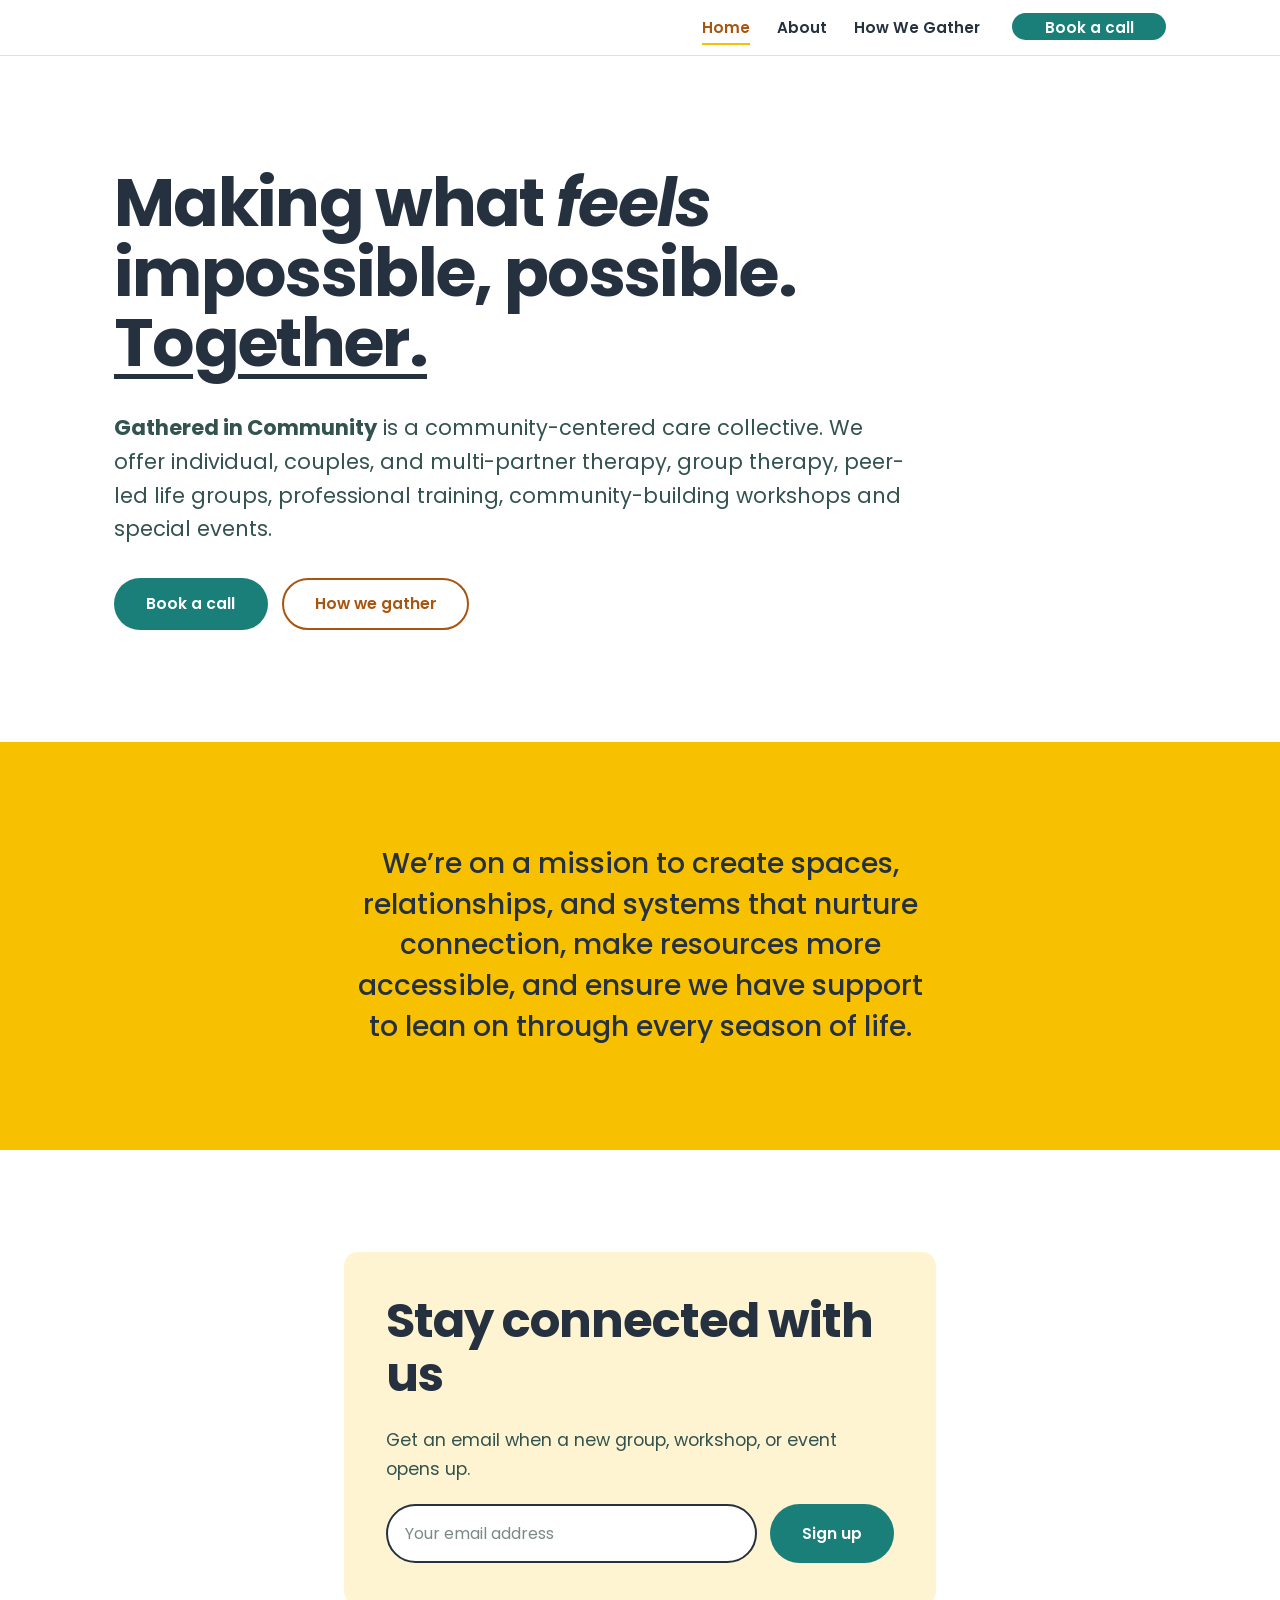
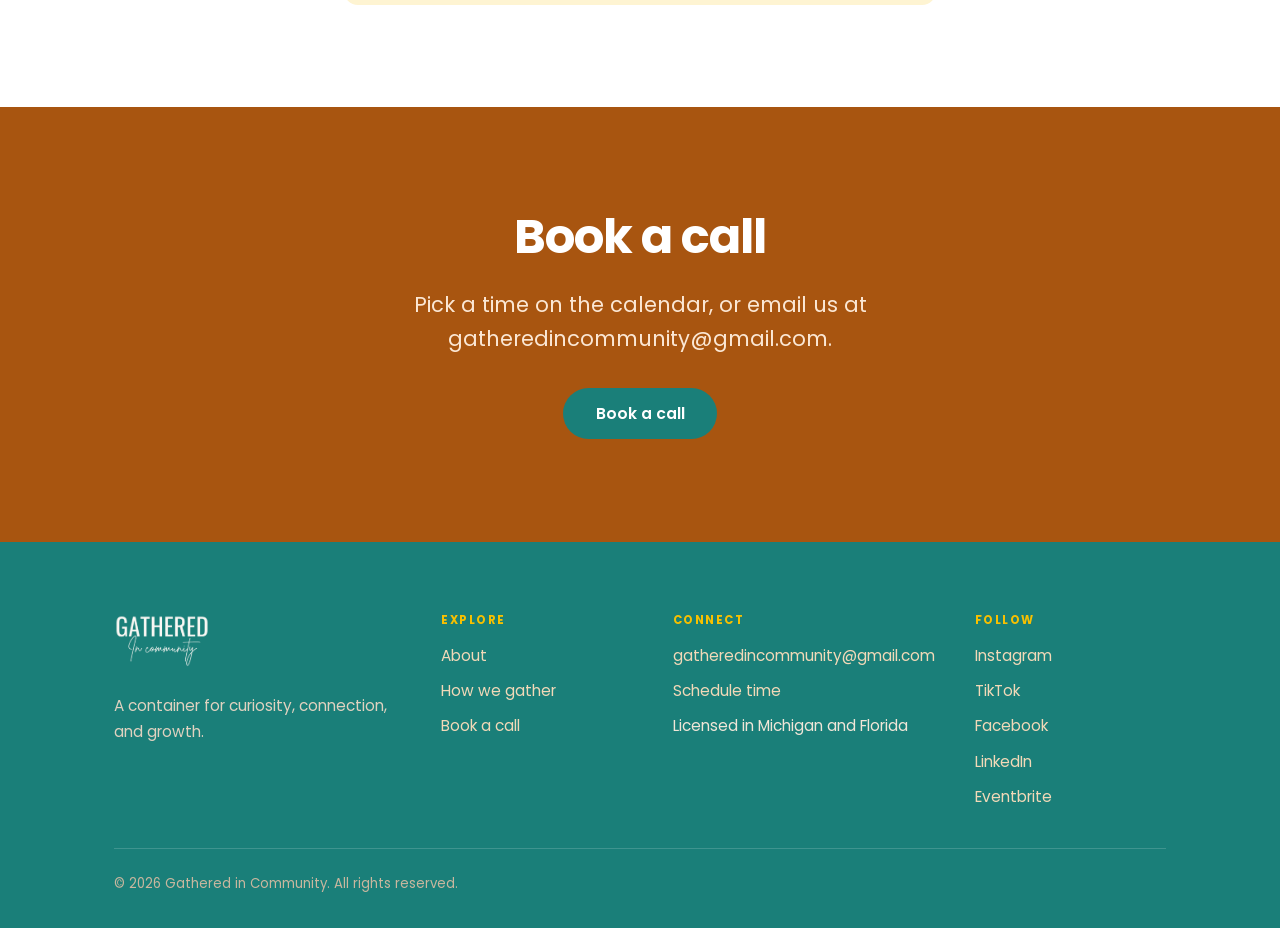
==== index.html @ 411b046c "Add files via upload" ====
<!DOCTYPE html>
<html lang="en">
<head>
  <meta charset="UTF-8" />
  <meta name="viewport" content="width=device-width, initial-scale=1.0" />
  <title>Gathered in Community | Relational therapy, groups, and community</title>
  <meta name="description" content="Gathered in Community is a community-centered care collective, offering individual, couples, multi-partner, and group therapy, peer-led life groups, professional training, and community-building workshops." />
  <link rel="canonical" href="https://www.gatheredincommunity.com/" />
  <link rel="icon" href="assets/favicon.png" type="image/png" />
  <link rel="preconnect" href="https://fonts.googleapis.com" />
  <link rel="preconnect" href="https://fonts.gstatic.com" crossorigin />
  <link href="https://fonts.googleapis.com/css2?family=Poppins:ital,wght@0,400;0,500;0,600;0,700;1,400&family=Sacramento&display=swap" rel="stylesheet" />
  <link rel="stylesheet" href="styles.css" />
</head>
<body>

  <header class="nav">
    <div class="container nav__inner">
      <button class="nav__toggle" aria-label="Open menu" aria-expanded="false" aria-controls="nav-links">
        <span></span><span></span><span></span>
      </button>
      <nav aria-label="Primary">
        <ul class="nav__links" id="nav-links">
          <li><a href="index.html" class="is-active">Home</a></li>
          <li><a href="about.html">About</a></li>
          <li><a href="offerings.html">How We Gather</a></li>
          <li class="nav__cta"><a class="btn btn--primary" href="book.html">Book a call</a></li>
        </ul>
      </nav>
    </div>
  </header>

  <main>
    <!-- HERO -->
    <section class="hero">
      <div class="container hero__grid">
        <div class="hero__content">
        <h1 class="display">Making what <em>feels</em> impossible, possible. <span class="underline">Together.</span></h1>
        <p class="lead hero__lead"><strong>Gathered in Community</strong> is a community-centered care collective. We offer individual, couples, and multi-partner therapy, group therapy, peer-led life groups, professional training, community-building workshops and special events.</p>
        <div class="btn-row">
          <a class="btn btn--primary" href="book.html">Book a call</a>
          <a class="btn btn--outline" href="offerings.html">How we gather</a>
        </div>
        </div>
      </div>
    </section>

    <!-- WHY -->
    <section class="section section--yellow-solid">
      <div class="container narrow center">

        <p class="mission">We&rsquo;re on a mission to create spaces, relationships, and systems that nurture connection, make resources more accessible, and ensure we have support to lean on through every season of life.</p>
      </div>
    </section>

    <!-- STAY CONNECTED -->
    <section class="section">
      <div class="container narrow">
        <div class="signup">
          <h2>Stay connected with us</h2>
          <p class="text-muted" style="margin-top:.6rem;">Get an email when a new group, workshop, or event opens up.</p>
          <!-- SETUP: point this form at your email provider (Mailchimp, Flodesk, ConvertKit).
               Replace the action URL with the one your provider gives you. -->
          <form class="signup__form" action="REPLACE_WITH_YOUR_EMAIL_SIGNUP_URL" method="post">
            <input type="email" name="email" aria-label="Your email address" placeholder="Your email address" required />
            <button class="btn btn--primary" type="submit">Sign up</button>
          </form>
        </div>
      </div>
    </section>

    <!-- CTA -->

    <section class="section section--orange-solid center">
      <div class="container narrow">
        <h2>Book a call</h2>
        <p class="lead" style="margin:1rem auto 2rem;max-width:52ch;">Pick a time on the calendar, or email us at gatheredincommunity@gmail.com.</p>
        <a class="btn btn--primary" href="book.html">Book a call</a>
      </div>
    </section>
  </main>

  <footer class="footer">
    <div class="container">
      <div class="footer__grid">
        <div class="footer__brand">
          <a class="brand" href="index.html" aria-label="Gathered in Community, home">
            <img class="brand__logo" src="assets/wordmark-light.png" alt="Gathered in Community" />
          </a>
          <p>A container for curiosity, connection, and growth.</p>
        </div>
        <div>
          <h4>Explore</h4>
          <ul>
            <li><a href="about.html">About</a></li>
            <li><a href="offerings.html">How we gather</a></li>
            <li><a href="book.html">Book a call</a></li>
          </ul>
        </div>
        <div>
          <h4>Connect</h4>
          <ul>
            <li><a href="mailto:gatheredincommunity@gmail.com">gatheredincommunity@gmail.com</a></li>
            <li><a href="book.html">Schedule time</a></li>
            <li>Licensed in Michigan and Florida</li>
          </ul>
        </div>
        <div>
          <h4>Follow</h4>
          <ul>
            <li><a href="https://www.instagram.com/gathered_in_community/" target="_blank" rel="noopener">Instagram</a></li>
            <li><a href="https://www.tiktok.com/@gatheredincommunity" target="_blank" rel="noopener">TikTok</a></li>
            <li><a href="https://www.facebook.com/profile.php?id=61595332813097" target="_blank" rel="noopener">Facebook</a></li>
            <li><a href="https://www.linkedin.com/company/gathered_in_community/" target="_blank" rel="noopener">LinkedIn</a></li>
            <li><a href="https://www.eventbrite.com/o/gathered-in-community-chardae-korhonen-lmsw-c-121741211629" target="_blank" rel="noopener">Eventbrite</a></li>
          </ul>
        </div>
      </div>
      <div class="footer__bottom">
        <span>&copy; 2026 Gathered in Community. All rights reserved.</span>
      </div>
    </div>
  </footer>

  <script src="main.js" defer></script>
</body>
</html>
---- styles.css ----
/* =========================================================
   Gathered in Community
   Palette and shapes drawn from the workshop flyer:
   flat colour blocking, arches, stripes.
   ========================================================= */

:root {
  /* Core palette */
  --ink: #25313F;        /* navy, headings + body */
  --teal: #1A7F79;
  --teal-dark: #146560;
  --yellow: #F7C001;
  --orange: #D66F10;        /* fills and shapes */
  --orange-ink: #A85510;    /* text: passes AA at small sizes */
  --orange-deep: #A85510;   /* bold section background, white text passes */

  /* Tints */
  --teal-soft: #E2F1EF;
  --yellow-soft: #FEF4D2;
  --peach-soft: #FFEDE0;
  --orange-soft: #FBE7D4;

  /* Surfaces (warm, no greys) */
  --bg: #FFFFFF;
  --surface: #FFFFFF;
  --line: #F2DCC6;
  --muted: #33534F;

  --radius: 14px;
  --arch: 999px 999px 14px 14px;
  --shadow: 0 18px 40px -26px rgba(37,49,63,0.40);
  --maxw: 1180px;
  --font-display: "Poppins", "Segoe UI", sans-serif;
  --font-body: "Poppins", "Segoe UI", sans-serif;
  --font-script: "Sacramento", cursive;
}

*,*::before,*::after { box-sizing: border-box; }
html { scroll-behavior: smooth; }
body {
  margin: 0;
  font-family: var(--font-body);
  font-size: 17.5px;
  line-height: 1.68;
  color: var(--ink);
  background: var(--bg);
  -webkit-font-smoothing: antialiased;
}
img { max-width: 100%; display: block; }
a { color: var(--orange-ink); text-underline-offset: 3px; }
h1,h2,h3,h4 {
  font-family: var(--font-display);
  font-weight: 700;
  line-height: 1.13;
  letter-spacing: -0.015em;
  color: var(--ink);
  margin: 0 0 0.5em;
}
p { margin: 0 0 1.1em; }
p:last-child { margin-bottom: 0; }
:focus-visible { outline: 3px solid var(--orange); outline-offset: 3px; border-radius: 4px; }

/* Layout */
.container { width: 100%; max-width: var(--maxw); margin-inline: auto; padding-inline: clamp(1.25rem,5vw,4rem); }
.section { padding-block: clamp(3.5rem,8vw,6.5rem); }
.section--tint { background: var(--surface); }
.section--teal { background: var(--teal); color: #EFF5F4; }
.section--teal h1,.section--teal h2,.section--teal h3 { color: #FFFFFF; }
.section--teal .card h3 { color: var(--ink); }
.section--yellow { background: var(--yellow-soft); }
.section--peach { background: var(--yellow-soft); }
.narrow { max-width: 720px; }
.center { text-align: center; margin-inline: auto; }

.eyebrow {
  text-transform: uppercase; letter-spacing: 0.16em;
  font-size: 0.75rem; font-weight: 700; color: var(--orange-ink);
  margin: 0 0 1rem;
}
.section--teal .eyebrow { color: var(--yellow); }
.lead { font-size: clamp(1.1rem,2.1vw,1.32rem); line-height: 1.6; color: var(--muted); }
.lead--italic { font-style: italic; }
.section--teal .lead { color: #D7E4E2; }

.display { font-size: clamp(3rem,7vw,5.4rem); line-height: 1.0; letter-spacing:-0.025em; }
h1 { font-size: clamp(2.5rem,5.4vw,4rem); letter-spacing:-0.022em; }
h2 { font-size: clamp(2rem,4vw,3rem); letter-spacing:-0.02em; }
h3 { font-size: clamp(1.15rem,2vw,1.4rem); }

/* Buttons */
.btn {
  display: inline-flex; align-items: center; gap: .55rem;
  font-family: var(--font-display); font-weight: 600; font-size: .98rem; line-height: 1;
  padding: 1rem 1.9rem; border-radius: 999px; border: 2.5px solid transparent;
  cursor: pointer; text-decoration: none;
  transition: transform .18s ease, background .18s ease, color .18s ease;
}
.btn--primary { background: var(--teal); color: #fff; }
.btn--primary:hover { background: var(--teal-dark); transform: translateY(-2px); }
.btn--accent { background: var(--yellow); color: var(--ink); }
.btn--accent:hover { background: #E4B000; transform: translateY(-2px); }
.btn--outline { background: transparent; color: var(--orange-ink); border-color: var(--orange-ink); }
.btn--outline:hover { background: var(--orange-ink); color: #fff; transform: translateY(-2px); }
.btn--light { background: #fff; color: var(--teal); }
.btn--light:hover { transform: translateY(-2px); }
.btn-row { display: flex; flex-wrap: wrap; gap: .9rem; }
.center .btn-row { justify-content: center; }

/* Small freeform shapes scattered through the background */
.section, .hero { position: relative; overflow: hidden; }
.section > .container, .hero > .container { position: relative; z-index: 1; }
.shape { position: absolute; z-index: 0; pointer-events: none; line-height: 0; }
.shape svg { display: block; width: 100%; height: auto; }

/* Nav */
.nav { position: sticky; top: 0; z-index: 100; background: rgba(255,255,255,.94); backdrop-filter: blur(10px); border-bottom: 1px solid var(--line); }
.nav__inner { display: flex; align-items: center; justify-content: flex-end; gap: 1rem; padding-block: .8rem; }
.brand { display: inline-flex; align-items: center; text-decoration: none; }
.brand__logo { height: 40px; width: auto; }
.footer .brand__logo { height: 54px; }
.nav__links { display: flex; align-items: center; gap: 1.7rem; list-style: none; margin: 0; padding: 0; }
.nav__links a {
  text-decoration: none; color: var(--ink); font-weight: 600; font-size: .95rem;
  padding-block: .3rem; border-bottom: 2.5px solid transparent;
}
.nav__links a:hover { color: var(--orange-ink); }
.nav__links a.is-active { color: var(--orange-ink); border-bottom-color: var(--yellow); }
.nav__cta { margin-left: .3rem; }
.nav__cta a.btn { color: #fff; border-bottom: 0; }
.nav__toggle { display: none; background: transparent; border: 0; cursor: pointer; padding: .4rem; }
.nav__toggle span { display: block; width: 26px; height: 3px; background: var(--ink); margin: 5px 0; border-radius: 2px; }

/* Hero with flyer-style colour block art */
.hero { background: var(--bg); overflow: hidden; }
.hero__grid { padding-block: clamp(3.5rem,9vw,7rem); }
.hero__content { max-width: 54ch; }
.hero__lead { margin-block: 1.3rem 2rem; }

/* Grids + cards */
.grid { display: grid; gap: clamp(1.2rem,2.4vw,1.7rem); }
.grid--2 { grid-template-columns: repeat(auto-fit,minmax(320px,1fr)); }
.grid--3 { grid-template-columns: repeat(auto-fit,minmax(260px,1fr)); }
.grid--4 { grid-template-columns: repeat(auto-fit,minmax(228px,1fr)); }

.card {
  background: #fff; border: 2px solid var(--line); border-radius: var(--radius);
  padding: clamp(1.4rem,2.4vw,1.9rem); position: relative; overflow: hidden;
}
.card::before { content: ""; position: absolute; inset: 0 0 auto 0; height: 11px; background: var(--teal); }
.card--teal::before { background: var(--teal); }
.card--orange::before { background: var(--orange); }
.card--yellow::before { background: var(--yellow); }
.card--peach::before { background: var(--ink); }
.figure__flow { position: absolute; inset: 0; width: 100%; height: 100%; }
.figure img { position: relative; z-index: 1; }
.card h3 { margin-bottom: .45rem; }
.card p { color: var(--muted); font-size: .98rem; }
.card__tag { display: inline-block; font-family: var(--font-script); font-size: 1.35rem; line-height: 1; color: var(--orange-ink); margin-bottom: .4rem; }

/* Split */
.split { display: grid; grid-template-columns: 1fr 1fr; gap: clamp(2rem,5vw,4.5rem); align-items: center; }
.split--reverse .split__media { order: 2; }
.split__media { min-height: 320px; }
.figure {
  position: relative; overflow: hidden;
  width: 100%; height: 100%; min-height: 380px;
  display: grid; place-items: center; padding: 0;
  border-radius: clamp(110px,18vw,190px) clamp(110px,18vw,190px) 26px 26px;
  color: #fff;
}
.figure--b { border-radius: 26px 26px clamp(110px,18vw,190px) clamp(110px,18vw,190px); }
.figure--c { border-radius: clamp(110px,18vw,190px) 26px 26px clamp(110px,18vw,190px); }
.figure--d { border-radius: 26px clamp(110px,18vw,190px) clamp(110px,18vw,190px) 26px; }
.figure--teal { background: var(--teal); }
.figure--orange { background: var(--orange); }
.figure--yellow { background: var(--yellow); color: var(--ink); }

/* Statement */
.statement { max-width: 900px; margin-inline: auto; text-align: center; }
.statement p { font-family: var(--font-display); font-weight: 600; font-size: clamp(1.45rem,2.9vw,2rem); line-height: 1.35; color: #fff; margin: 0; }
.statement cite { display: block; margin-top: 1.5rem; font-style: normal; font-size: .82rem; letter-spacing: .14em; text-transform: uppercase; color: var(--yellow); }

/* Detail list (workshop) */
.detail { display: grid; gap: 1rem; list-style: none; margin: 0; padding: 0; }
.detail li { display: grid; grid-template-columns: auto 1fr; gap: .9rem; align-items: start; }
.detail .dot { width: 14px; height: 14px; border-radius: 50%; background: var(--yellow); margin-top: .45rem; }
.detail li:nth-child(2) .dot { background: var(--teal); }
.detail li:nth-child(3) .dot { background: var(--orange); }

/* Event band */
.event { display: flex; flex-wrap: wrap; align-items: center; justify-content: space-between; gap: 1.5rem;
  background: var(--yellow); color: var(--ink); border-radius: var(--radius); padding: clamp(1.5rem,3vw,2.2rem); }
.event > div { flex: 1 1 240px; }
.event .btn { flex: 0 0 auto; }
.event h3 { margin: 0 0 .2rem; }
.event p { margin: 0; font-weight: 600; }

/* FAQ */
.faq { max-width: 760px; margin-inline: auto; }
.faq details { border-bottom: 2px solid var(--line); padding: 1.05rem 0; }
.faq summary { cursor: pointer; font-family: var(--font-display); font-weight: 600; font-size: 1.08rem; list-style: none; display: flex; justify-content: space-between; gap: 1rem; }
.faq summary::-webkit-details-marker { display: none; }
.faq summary::after { content: "+"; color: var(--orange-ink); font-size: 1.5rem; line-height: 1; }
.faq details[open] summary::after { content: "\2013"; }
.faq details p { margin-top: .85rem; color: var(--muted); }

/* Booking */
.booking { background: #fff; border: 2px solid var(--line); border-radius: var(--radius); padding: clamp(1.7rem,4vw,2.8rem); text-align: center; }
.booking__frame { width: 100%; min-height: 640px; border: 0; border-radius: var(--radius); }
.setup-note { border: 2px dashed var(--orange); background: var(--orange-soft); color: #7a4211; border-radius: var(--radius); padding: 1.05rem 1.25rem; font-size: .93rem; text-align: left; margin-bottom: 1.5rem; }
.setup-note code { background: #f5d9bd; padding: .1rem .4rem; border-radius: 5px; font-size: .88em; }

/* Footer */
.footer { background: var(--teal); color: #F1E6D8; padding-block: clamp(3rem,6vw,4.5rem) 2rem; }
.footer a { color: #F2D9B8; text-decoration: none; }
.footer a:hover { text-decoration: underline; }
.footer__grid { display: grid; grid-template-columns: 1.5fr 1fr 1fr 1fr; gap: 2.5rem; padding-bottom: 2.4rem; border-bottom: 1px solid rgba(255,255,255,.16); }
.footer__brand p { color: #E0D2C0; max-width: 34ch; margin-top: 1rem; font-size: .96rem; }
.footer h4 { font-family: var(--font-display); text-transform: uppercase; letter-spacing: .13em; font-size: .72rem; color: var(--yellow); margin: 0 0 1rem; }
.footer ul { list-style: none; margin: 0; padding: 0; display: grid; gap: .6rem; font-size: .96rem; }
.footer__bottom { padding-top: 1.5rem; font-size: .83rem; color: #C9B79F; }

.mb-lg { margin-bottom: 2.2rem; }
.text-muted { color: var(--muted); }

/* Responsive */
@media (max-width: 900px) {
  .hero__grid { grid-template-columns: 1fr; }
  .hero__art { aspect-ratio: 16 / 6; max-height: 200px; }
  .hero__art .capsule { left: 4%; width: 26%; }
  .hero__art .corner { width: 26%; height: 62%; }
  .hero__content { max-width: none; }
  .split { grid-template-columns: 1fr; }
  .split--reverse .split__media { order: 0; }
  .footer__grid { grid-template-columns: 1fr 1fr; }
  .footer__brand { grid-column: 1 / -1; }
}
@media (max-width: 760px) {
  body { font-size: 17px; }
  .brand__logo { height: 32px; }
  .footer .brand__logo { height: 44px; }
  .nav__toggle { display: block; }
  .nav__links {
    position: absolute; top: 100%; left: 0; right: 0; flex-direction: column;
    align-items: flex-start; gap: .3rem; background: #fff; border-bottom: 1px solid var(--line);
    padding: 1rem clamp(1.25rem,5vw,4rem) 1.5rem; box-shadow: var(--shadow); display: none;
  }
  .nav__links.is-open { display: flex; }
  .nav__links a { width: 100%; padding-block: .6rem; }
  .nav__cta { margin: .5rem 0 0; }
  .footer__grid { grid-template-columns: 1fr; }
}
@media (prefers-reduced-motion: reduce) { * { scroll-behavior: auto !important; transition: none !important; } }


/* ---------- Placeholders for content still to come ---------- */
.ph {
  background: var(--yellow-soft);
  box-shadow: inset 0 -2px 0 #E3AE33;
  padding: 0 .28rem; border-radius: 3px; font-style: normal;
}
.photo-ph {
  aspect-ratio: 4 / 5; border: 2px dashed var(--orange-ink); border-radius: 18px;
  display: grid; place-items: center; text-align: center; padding: 1.5rem;
  background: var(--peach-soft); color: var(--orange-ink);
  font-size: .92rem; font-weight: 600; line-height: 1.5;
}

/* ---------- Offering blocks with colour coding ---------- */
.offering { border-left: 7px solid var(--teal); padding-left: clamp(1.2rem,3vw,2.4rem); }
.offering--teal   { border-color: var(--teal); }
.offering--orange { border-color: var(--orange); }
.offering--yellow { border-color: var(--yellow); }
.offering--peach  { border-color: var(--ink); }
.offering .eyebrow--teal   { color: var(--teal); }
.offering .eyebrow--orange { color: var(--orange-ink); }
.offering .eyebrow--yellow { color: #9A7407; }
.offering .eyebrow--peach  { color: var(--ink); }

/* ---------- Two audience paths ---------- */
.paths { display: grid; gap: clamp(1.2rem,2.5vw,1.8rem); grid-template-columns: repeat(auto-fit,minmax(300px,1fr)); }
.path {
  background: #fff; border: 2px solid var(--line); border-radius: var(--radius);
  padding: clamp(1.5rem,3vw,2.2rem); position: relative; overflow: hidden;
}
.path::before { content:""; position:absolute; inset:0 0 auto 0; height:8px; background: var(--teal); }
.path--b::before { background: var(--orange); }
.path h3 { margin-top: .4rem; }
.path p { color: var(--muted); font-size: 1rem; }
.path .btn { margin-top: 1rem; }

/* ---------- Practical details ---------- */
.facts { display: grid; gap: 0; margin: 0; padding: 0; }
.facts div { display: grid; grid-template-columns: minmax(150px,32%) 1fr; gap: 1rem;
  padding: .85rem 0; border-bottom: 2px solid var(--line); }
.facts dt { font-weight: 700; color: var(--ink); margin: 0; }
.facts dd { margin: 0; color: var(--muted); }

/* ---------- Email signup ---------- */
.signup { background: var(--yellow-soft); border-radius: var(--radius); padding: clamp(1.6rem,4vw,2.6rem); }
.signup__form { display: flex; flex-wrap: wrap; gap: .8rem; margin-top: 1.2rem; }
.signup__form input {
  flex: 1 1 260px; font-family: var(--font-body); font-size: 1rem;
  padding: .95rem 1.1rem; border: 2px solid var(--ink); border-radius: 999px; background: #fff; color: var(--ink);
}
.signup__form input::placeholder { color: #7A8A86; }
@media (max-width: 640px) { .facts div { grid-template-columns: 1fr; gap: .2rem; } }
.footer .ph { color: var(--ink); }


/* ---------- Bold solid colour sections ---------- */
.section--yellow-solid { background: var(--yellow); color: var(--ink); }
.section--yellow-solid h1,.section--yellow-solid h2,.section--yellow-solid h3 { color: var(--ink); }
.section--yellow-solid .lead { color: var(--ink); }
.section--yellow-solid .eyebrow { color: var(--teal); }

.section--orange-solid { background: var(--orange-deep); color: #FFF3E8; }
.section--orange-solid h1,.section--orange-solid h2,.section--orange-solid h3 { color: #FFFFFF; }
.section--orange-solid .lead { color: #FBE7D4; }
.section--orange-solid .eyebrow { color: var(--yellow); }

/* cards and panels keep their own surface on colour */
.section--yellow-solid .card { border-color: var(--ink); }
.section--orange-solid .card { border-color: #7E3F0B; }
.section--orange-solid .card h3 { color: var(--ink); }
.section--yellow-solid .facts div { border-bottom-color: rgba(37,49,63,.25); }
.section--orange-solid .facts div { border-bottom-color: rgba(255,255,255,.3); }
.section--orange-solid .facts dt { color: #FFFFFF; }
.section--yellow-solid .facts dd { color: var(--ink); }
.section--orange-solid .facts dd { color: #FBE7D4; }
.section--yellow-solid .offering { border-left-color: var(--ink); }
.section--orange-solid .offering { border-left-color: var(--yellow); }
.section--yellow-solid .btn--outline { color: var(--ink); border-color: var(--ink); }
.section--orange-solid .btn--outline { color: #fff; border-color: #fff; }
.section--yellow-solid .btn--outline:hover { background: var(--ink); color: #fff; }
.section--orange-solid .btn--outline:hover { background: #fff; color: var(--orange-deep); }
.section--yellow-solid .ph, .section--orange-solid .ph { background: #fff; color: var(--ink); box-shadow: inset 0 -2px 0 var(--ink); }

/* ---------- Founder portrait ---------- */
.portrait { display: block; width: 100%; max-width: 440px; height: auto; aspect-ratio: 1 / 1; object-fit: cover; border-radius: 18px; margin-inline: auto; }

/* ---------- Relational therapy detail ---------- */
.therapy-list { display: grid; gap: 1.4rem; margin-top: 1.6rem; }
.therapy-list h3 { margin-bottom: .35rem; }
.therapy-list ul { margin: .5rem 0 0; padding-left: 1.2rem; }
.therapy-list li { margin-bottom: .25rem; }

/* ---------- Keep long email addresses inside their cards ---------- */
.grid > * { min-width: 0; }
.card .btn { max-width: 100%; white-space: normal; }

/* ---------- Home headline and mission ---------- */
.display em { font-style: italic; font-weight: inherit; }
.display .underline { text-decoration: underline; text-decoration-thickness: .07em; text-underline-offset: .12em; }
.mission { font-size: clamp(1.3rem, 2.4vw, 1.75rem); line-height: 1.45; font-weight: 500; margin: 0; }

/* ---------- About bio ---------- */
.signoff { font-weight: 600; color: var(--ink); }
.hero__content .display { font-size: clamp(2.6rem, 5.2vw, 4.4rem); line-height: 1.05; }
@media (min-width: 901px) { .hero__content:has(.display) { max-width: 72ch; } }

/* ---------- About page spacing ---------- */
.hero--about .hero__grid { padding-bottom: clamp(1rem, 3vw, 2rem); }
.hero--about .hero__lead { margin-bottom: 0; }
.section--bio { padding-top: clamp(1.5rem, 4vw, 3rem); }
.split--bio { grid-template-columns: minmax(0, 5fr) minmax(0, 7fr); align-items: start; }
.split--bio .split__media { min-height: 0; position: static; }
.split--bio h2 { margin-top: 0; }
.split--bio .portrait { margin-top: .4rem; }
@media (max-width: 900px) {
  .split--bio { grid-template-columns: 1fr; gap: 2rem; }
  .split--bio .portrait { max-width: 320px; margin-inline: 0; }
}
@media (max-width: 760px) {
  .hero--about .shape { display: none; }
}

/* ---------- Buttons on teal backgrounds ---------- */
.section--teal .btn--primary { background: #FFFFFF; color: var(--teal); }
.section--teal .btn--primary:hover { background: var(--yellow); color: var(--ink); }

/* ---------- Values: 4 then 3 on wide screens ---------- */
.grid--values { grid-template-columns: repeat(12, minmax(0, 1fr)); }
.grid--values > * { grid-column: span 3; }
.grid--values > :nth-child(n+5) { grid-column: span 4; }
@media (max-width: 1000px) {
  .grid--values { grid-template-columns: repeat(2, minmax(0, 1fr)); }
  .grid--values > *, .grid--values > :nth-child(n+5) { grid-column: auto; }
}
@media (max-width: 640px) {
  .grid--values { grid-template-columns: 1fr; }
}
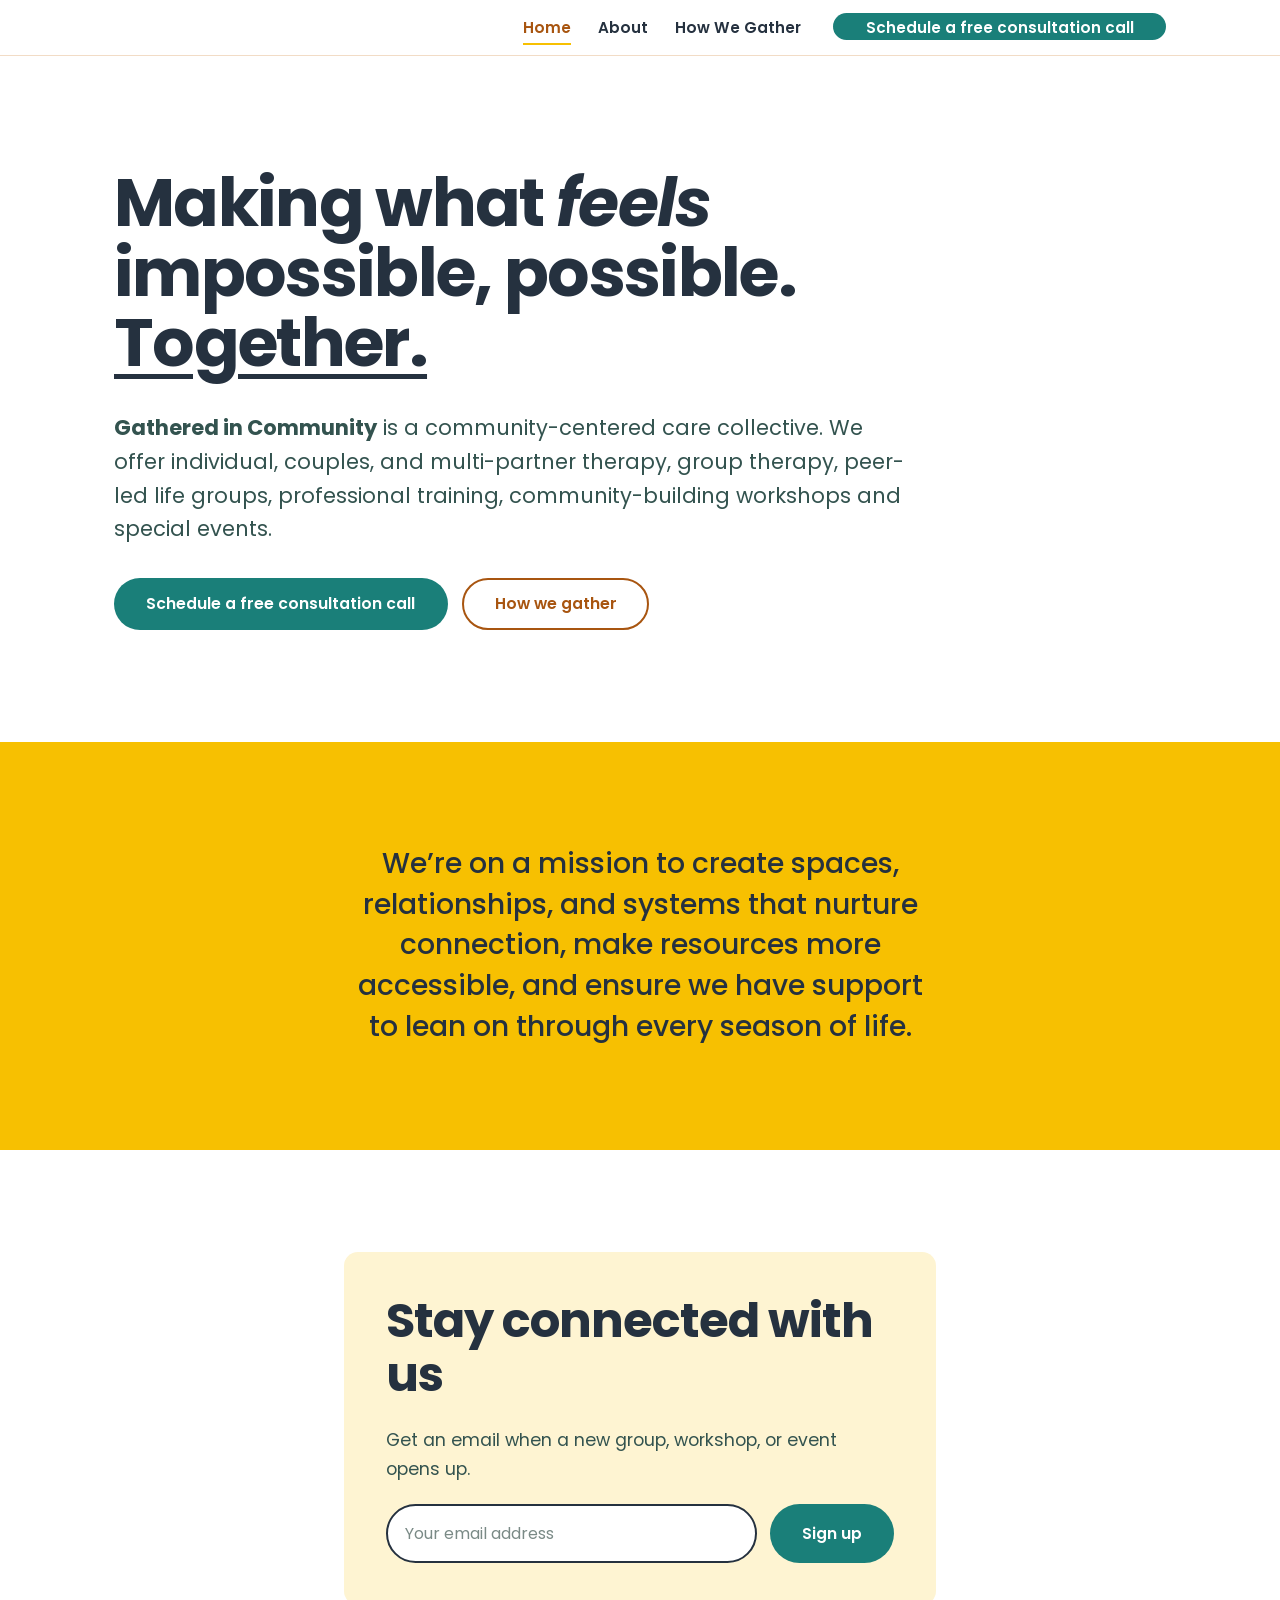
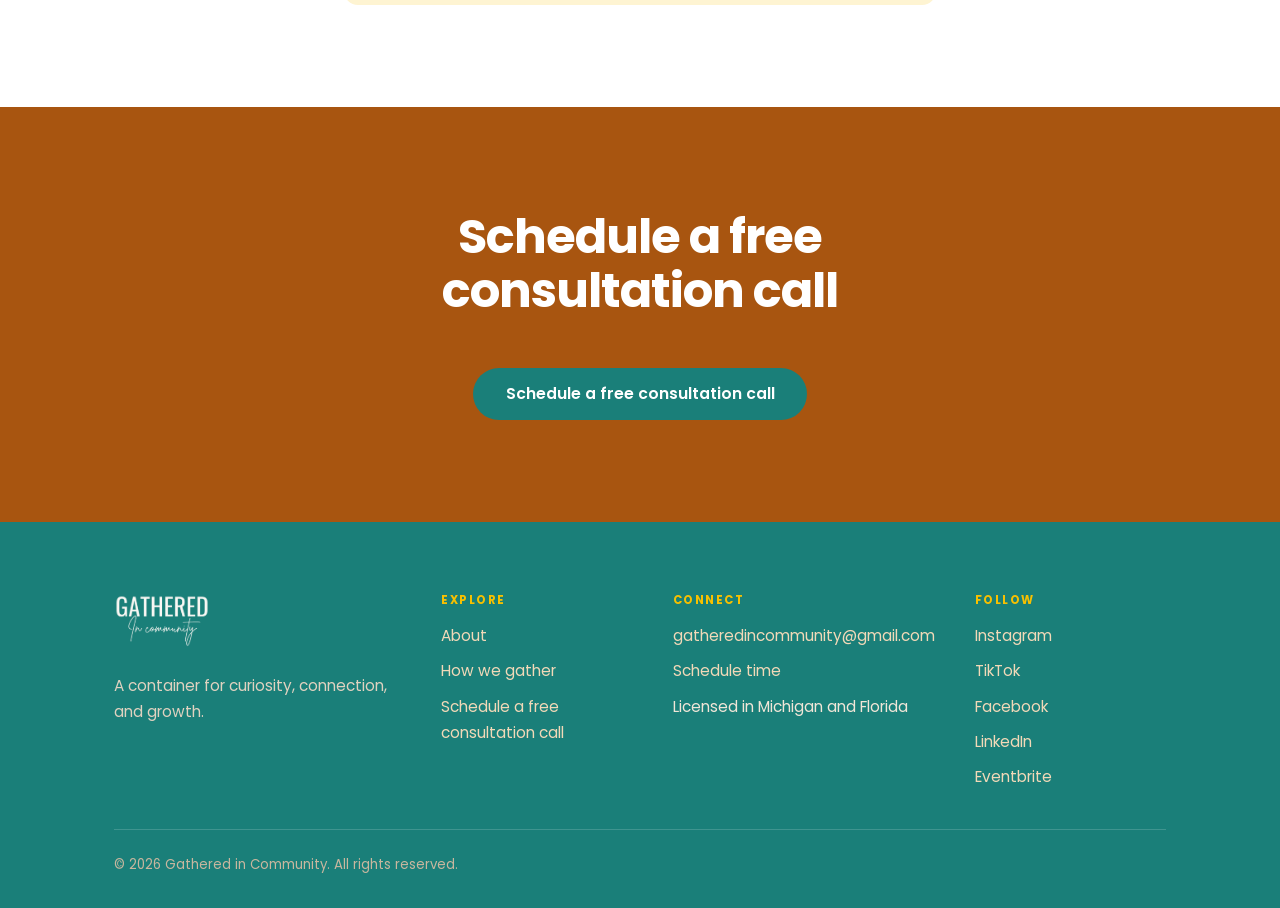
==== commit 78ccadbb: "Add files via upload" ====
--- a/index.html
+++ b/index.html
@@ -24,7 +24,7 @@
           <li><a href="index.html" class="is-active">Home</a></li>
           <li><a href="about.html">About</a></li>
           <li><a href="offerings.html">How We Gather</a></li>
-          <li class="nav__cta"><a class="btn btn--primary" href="book.html">Book a call</a></li>
+          <li class="nav__cta"><a class="btn btn--primary" href="book.html">Schedule a free consultation call</a></li>
         </ul>
       </nav>
     </div>
@@ -38,7 +38,7 @@
         <h1 class="display">Making what <em>feels</em> impossible, possible. <span class="underline">Together.</span></h1>
         <p class="lead hero__lead"><strong>Gathered in Community</strong> is a community-centered care collective. We offer individual, couples, and multi-partner therapy, group therapy, peer-led life groups, professional training, community-building workshops and special events.</p>
         <div class="btn-row">
-          <a class="btn btn--primary" href="book.html">Book a call</a>
+          <a class="btn btn--primary" href="book.html">Schedule a free consultation call</a>
           <a class="btn btn--outline" href="offerings.html">How we gather</a>
         </div>
         </div>
@@ -73,9 +73,8 @@
 
     <section class="section section--orange-solid center">
       <div class="container narrow">
-        <h2>Book a call</h2>
-        <p class="lead" style="margin:1rem auto 2rem;max-width:52ch;">Pick a time on the calendar, or email us at gatheredincommunity@gmail.com.</p>
-        <a class="btn btn--primary" href="book.html">Book a call</a>
+        <h2>Schedule a free consultation call</h2>
+        <a class="btn btn--primary" style="margin-top:1.6rem;" href="book.html">Schedule a free consultation call</a>
       </div>
     </section>
   </main>
@@ -94,7 +93,7 @@
           <ul>
             <li><a href="about.html">About</a></li>
             <li><a href="offerings.html">How we gather</a></li>
-            <li><a href="book.html">Book a call</a></li>
+            <li><a href="book.html">Schedule a free consultation call</a></li>
           </ul>
         </div>
         <div>
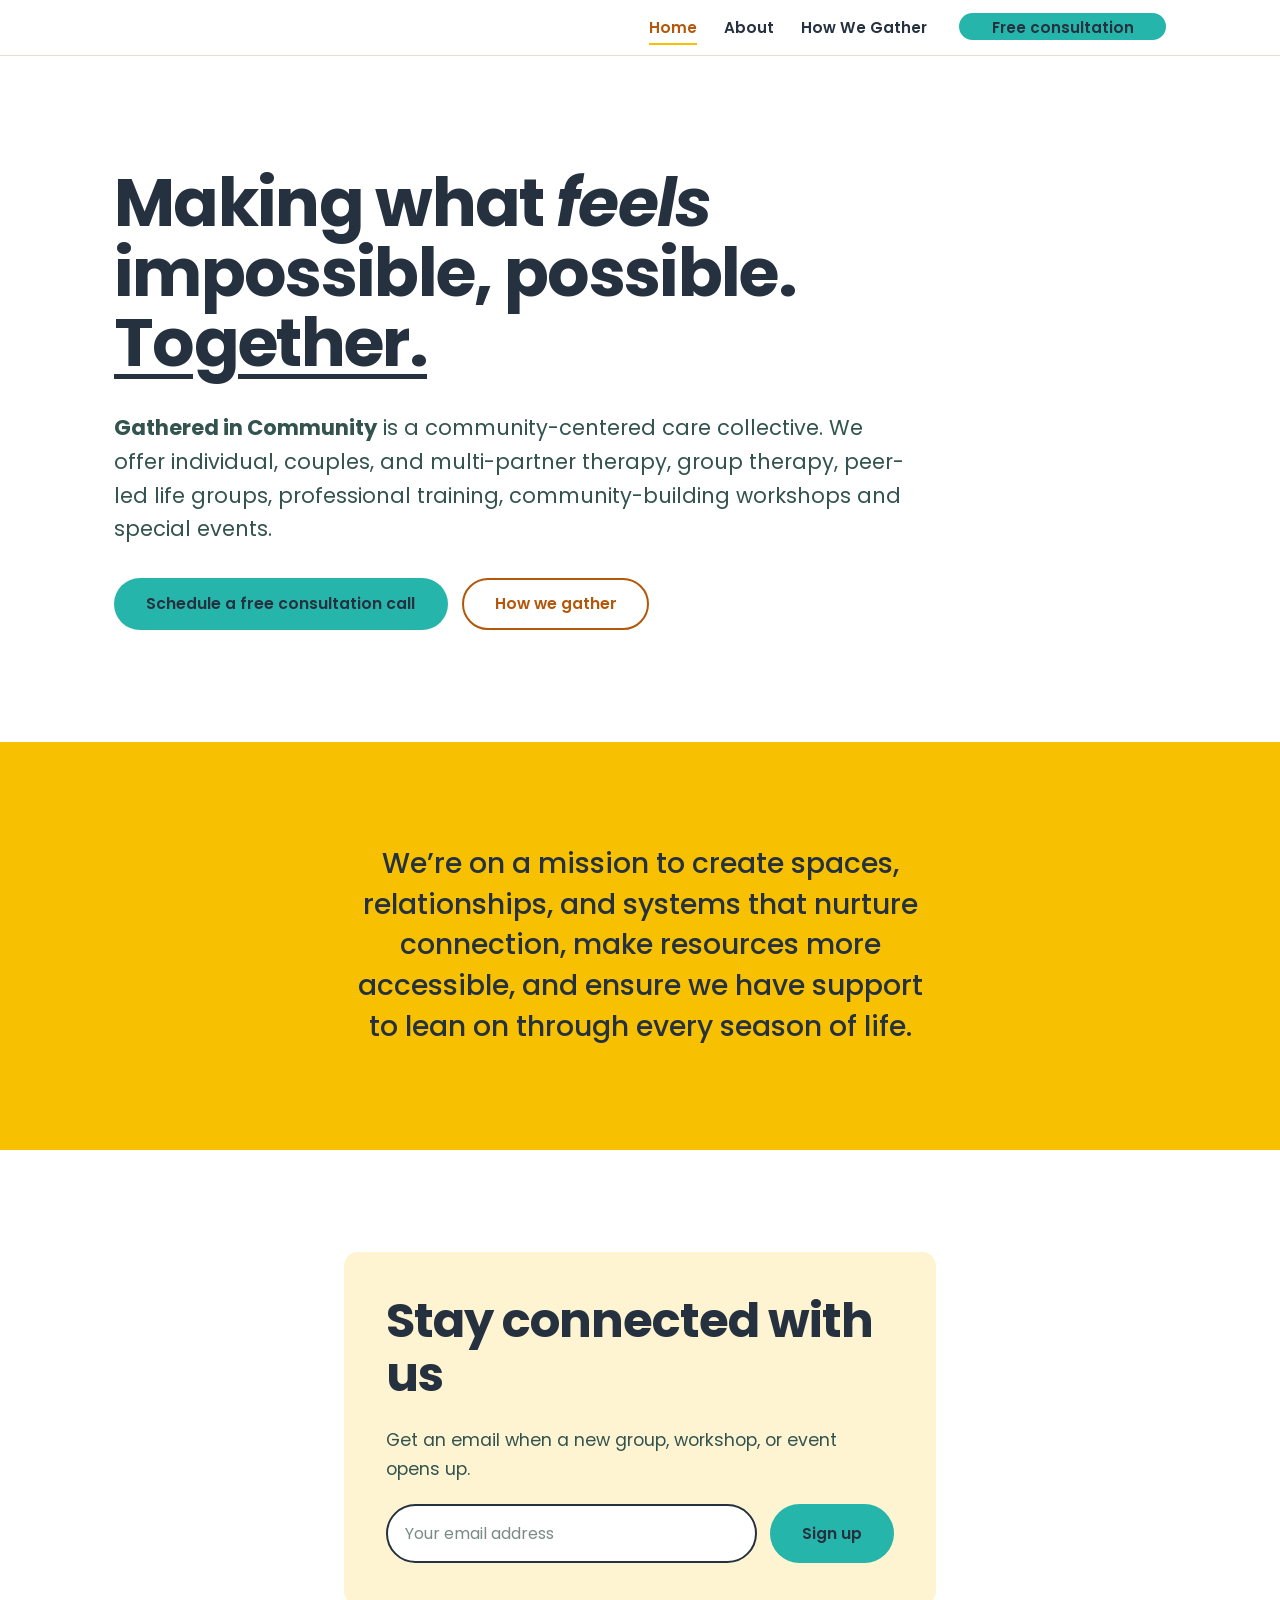
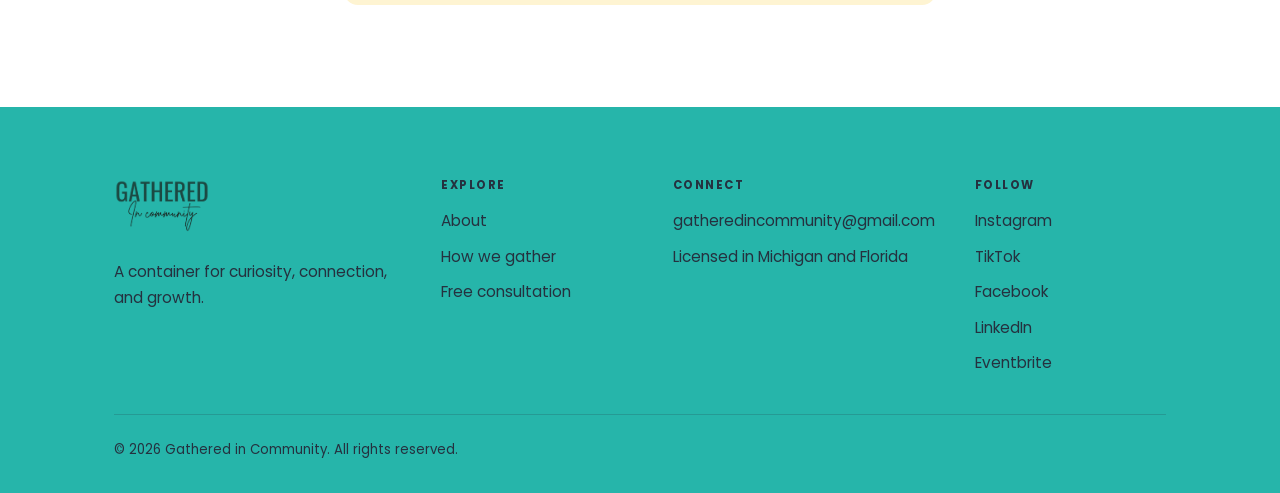
==== commit 12c79f7b: "Add files via upload" ====
--- a/index.html
+++ b/index.html
@@ -24,7 +24,7 @@
           <li><a href="index.html" class="is-active">Home</a></li>
           <li><a href="about.html">About</a></li>
           <li><a href="offerings.html">How We Gather</a></li>
-          <li class="nav__cta"><a class="btn btn--primary" href="book.html">Schedule a free consultation call</a></li>
+          <li class="nav__cta"><a class="btn btn--primary" href="book.html">Free consultation</a></li>
         </ul>
       </nav>
     </div>
@@ -68,15 +68,6 @@
         </div>
       </div>
     </section>
-
-    <!-- CTA -->
-
-    <section class="section section--orange-solid center">
-      <div class="container narrow">
-        <h2>Schedule a free consultation call</h2>
-        <a class="btn btn--primary" style="margin-top:1.6rem;" href="book.html">Schedule a free consultation call</a>
-      </div>
-    </section>
   </main>
 
   <footer class="footer">
@@ -84,7 +75,7 @@
       <div class="footer__grid">
         <div class="footer__brand">
           <a class="brand" href="index.html" aria-label="Gathered in Community, home">
-            <img class="brand__logo" src="assets/wordmark-light.png" alt="Gathered in Community" />
+            <img class="brand__logo" src="assets/wordmark-dark.png" alt="Gathered in Community" />
           </a>
           <p>A container for curiosity, connection, and growth.</p>
         </div>
@@ -93,14 +84,13 @@
           <ul>
             <li><a href="about.html">About</a></li>
             <li><a href="offerings.html">How we gather</a></li>
-            <li><a href="book.html">Schedule a free consultation call</a></li>
+            <li><a href="book.html">Free consultation</a></li>
           </ul>
         </div>
         <div>
           <h4>Connect</h4>
           <ul>
             <li><a href="mailto:gatheredincommunity@gmail.com">gatheredincommunity@gmail.com</a></li>
-            <li><a href="book.html">Schedule time</a></li>
             <li>Licensed in Michigan and Florida</li>
           </ul>
         </div>
--- a/styles.css
+++ b/styles.css
@@ -7,15 +7,16 @@
 :root {
   /* Core palette */
   --ink: #25313F;        /* navy, headings + body */
-  --teal: #1A7F79;
-  --teal-dark: #146560;
+  --teal: #26B5AA;         /* turquoise, navy text on it */
+  --teal-dark: #1E9A90;
+  --teal-ink: #137A72;     /* teal for text on white */
   --yellow: #F7C001;
-  --orange: #D66F10;        /* fills and shapes */
-  --orange-ink: #A85510;    /* text: passes AA at small sizes */
-  --orange-deep: #A85510;   /* bold section background, white text passes */
+  --orange: #F28C28;        /* fills and shapes */
+  --orange-ink: #B4570A;    /* text on white */
+  --orange-deep: #EF7D1F;   /* bold section background, navy text on it */
 
   /* Tints */
-  --teal-soft: #E2F1EF;
+  --teal-soft: #DDF4F1;
   --yellow-soft: #FEF4D2;
   --peach-soft: #FFEDE0;
   --orange-soft: #FBE7D4;
@@ -64,8 +65,8 @@
 .container { width: 100%; max-width: var(--maxw); margin-inline: auto; padding-inline: clamp(1.25rem,5vw,4rem); }
 .section { padding-block: clamp(3.5rem,8vw,6.5rem); }
 .section--tint { background: var(--surface); }
-.section--teal { background: var(--teal); color: #EFF5F4; }
-.section--teal h1,.section--teal h2,.section--teal h3 { color: #FFFFFF; }
+.section--teal { background: var(--teal); color: var(--ink); }
+.section--teal h1,.section--teal h2,.section--teal h3 { color: var(--ink); }
 .section--teal .card h3 { color: var(--ink); }
 .section--yellow { background: var(--yellow-soft); }
 .section--peach { background: var(--yellow-soft); }
@@ -77,10 +78,10 @@
   font-size: 0.75rem; font-weight: 700; color: var(--orange-ink);
   margin: 0 0 1rem;
 }
-.section--teal .eyebrow { color: var(--yellow); }
+.section--teal .eyebrow { color: var(--ink); }
 .lead { font-size: clamp(1.1rem,2.1vw,1.32rem); line-height: 1.6; color: var(--muted); }
 .lead--italic { font-style: italic; }
-.section--teal .lead { color: #D7E4E2; }
+.section--teal .lead { color: var(--ink); }
 
 .display { font-size: clamp(3rem,7vw,5.4rem); line-height: 1.0; letter-spacing:-0.025em; }
 h1 { font-size: clamp(2.5rem,5.4vw,4rem); letter-spacing:-0.022em; }
@@ -95,13 +96,13 @@
   cursor: pointer; text-decoration: none;
   transition: transform .18s ease, background .18s ease, color .18s ease;
 }
-.btn--primary { background: var(--teal); color: #fff; }
-.btn--primary:hover { background: var(--teal-dark); transform: translateY(-2px); }
+.btn--primary { background: var(--teal); color: var(--ink); }
+.btn--primary:hover { background: var(--ink); color: #fff; transform: translateY(-2px); }
 .btn--accent { background: var(--yellow); color: var(--ink); }
 .btn--accent:hover { background: #E4B000; transform: translateY(-2px); }
 .btn--outline { background: transparent; color: var(--orange-ink); border-color: var(--orange-ink); }
 .btn--outline:hover { background: var(--orange-ink); color: #fff; transform: translateY(-2px); }
-.btn--light { background: #fff; color: var(--teal); }
+.btn--light { background: #fff; color: var(--teal-ink); }
 .btn--light:hover { transform: translateY(-2px); }
 .btn-row { display: flex; flex-wrap: wrap; gap: .9rem; }
 .center .btn-row { justify-content: center; }
@@ -126,7 +127,8 @@
 .nav__links a:hover { color: var(--orange-ink); }
 .nav__links a.is-active { color: var(--orange-ink); border-bottom-color: var(--yellow); }
 .nav__cta { margin-left: .3rem; }
-.nav__cta a.btn { color: #fff; border-bottom: 0; }
+.nav__cta a.btn { color: var(--ink); border-bottom: 0; }
+.nav__cta a.btn:hover { color: #fff; }
 .nav__toggle { display: none; background: transparent; border: 0; cursor: pointer; padding: .4rem; }
 .nav__toggle span { display: block; width: 26px; height: 3px; background: var(--ink); margin: 5px 0; border-radius: 2px; }
 
@@ -211,14 +213,14 @@
 .setup-note code { background: #f5d9bd; padding: .1rem .4rem; border-radius: 5px; font-size: .88em; }
 
 /* Footer */
-.footer { background: var(--teal); color: #F1E6D8; padding-block: clamp(3rem,6vw,4.5rem) 2rem; }
-.footer a { color: #F2D9B8; text-decoration: none; }
+.footer { background: var(--teal); color: var(--ink); padding-block: clamp(3rem,6vw,4.5rem) 2rem; }
+.footer a { color: var(--ink); text-decoration: none; }
 .footer a:hover { text-decoration: underline; }
-.footer__grid { display: grid; grid-template-columns: 1.5fr 1fr 1fr 1fr; gap: 2.5rem; padding-bottom: 2.4rem; border-bottom: 1px solid rgba(255,255,255,.16); }
-.footer__brand p { color: #E0D2C0; max-width: 34ch; margin-top: 1rem; font-size: .96rem; }
-.footer h4 { font-family: var(--font-display); text-transform: uppercase; letter-spacing: .13em; font-size: .72rem; color: var(--yellow); margin: 0 0 1rem; }
+.footer__grid { display: grid; grid-template-columns: 1.5fr 1fr 1fr 1fr; gap: 2.5rem; padding-bottom: 2.4rem; border-bottom: 1px solid rgba(37,49,63,.2); }
+.footer__brand p { color: var(--ink); max-width: 34ch; margin-top: 1rem; font-size: .96rem; }
+.footer h4 { font-family: var(--font-display); text-transform: uppercase; letter-spacing: .13em; font-size: .72rem; color: var(--ink); margin: 0 0 1rem; }
 .footer ul { list-style: none; margin: 0; padding: 0; display: grid; gap: .6rem; font-size: .96rem; }
-.footer__bottom { padding-top: 1.5rem; font-size: .83rem; color: #C9B79F; }
+.footer__bottom { padding-top: 1.5rem; font-size: .83rem; color: var(--ink); }
 
 .mb-lg { margin-bottom: 2.2rem; }
 .text-muted { color: var(--muted); }
@@ -272,7 +274,7 @@
 .offering--orange { border-color: var(--orange); }
 .offering--yellow { border-color: var(--yellow); }
 .offering--peach  { border-color: var(--ink); }
-.offering .eyebrow--teal   { color: var(--teal); }
+.offering .eyebrow--teal   { color: var(--teal-ink); }
 .offering .eyebrow--orange { color: var(--orange-ink); }
 .offering .eyebrow--yellow { color: #9A7407; }
 .offering .eyebrow--peach  { color: var(--ink); }
@@ -312,12 +314,12 @@
 .section--yellow-solid { background: var(--yellow); color: var(--ink); }
 .section--yellow-solid h1,.section--yellow-solid h2,.section--yellow-solid h3 { color: var(--ink); }
 .section--yellow-solid .lead { color: var(--ink); }
-.section--yellow-solid .eyebrow { color: var(--teal); }
-
-.section--orange-solid { background: var(--orange-deep); color: #FFF3E8; }
-.section--orange-solid h1,.section--orange-solid h2,.section--orange-solid h3 { color: #FFFFFF; }
-.section--orange-solid .lead { color: #FBE7D4; }
-.section--orange-solid .eyebrow { color: var(--yellow); }
+.section--yellow-solid .eyebrow { color: var(--teal-ink); }
+
+.section--orange-solid { background: var(--orange-deep); color: var(--ink); }
+.section--orange-solid h1,.section--orange-solid h2,.section--orange-solid h3 { color: var(--ink); }
+.section--orange-solid .lead { color: var(--ink); }
+.section--orange-solid .eyebrow { color: var(--ink); }
 
 /* cards and panels keep their own surface on colour */
 .section--yellow-solid .card { border-color: var(--ink); }
@@ -325,15 +327,15 @@
 .section--orange-solid .card h3 { color: var(--ink); }
 .section--yellow-solid .facts div { border-bottom-color: rgba(37,49,63,.25); }
 .section--orange-solid .facts div { border-bottom-color: rgba(255,255,255,.3); }
-.section--orange-solid .facts dt { color: #FFFFFF; }
+.section--orange-solid .facts dt { color: var(--ink); }
 .section--yellow-solid .facts dd { color: var(--ink); }
-.section--orange-solid .facts dd { color: #FBE7D4; }
+.section--orange-solid .facts dd { color: var(--ink); }
 .section--yellow-solid .offering { border-left-color: var(--ink); }
 .section--orange-solid .offering { border-left-color: var(--yellow); }
 .section--yellow-solid .btn--outline { color: var(--ink); border-color: var(--ink); }
-.section--orange-solid .btn--outline { color: #fff; border-color: #fff; }
+.section--orange-solid .btn--outline { color: var(--ink); border-color: var(--ink); }
 .section--yellow-solid .btn--outline:hover { background: var(--ink); color: #fff; }
-.section--orange-solid .btn--outline:hover { background: #fff; color: var(--orange-deep); }
+.section--orange-solid .btn--outline:hover { background: var(--ink); color: #fff; }
 .section--yellow-solid .ph, .section--orange-solid .ph { background: #fff; color: var(--ink); box-shadow: inset 0 -2px 0 var(--ink); }
 
 /* ---------- Founder portrait ---------- */
@@ -376,7 +378,7 @@
 }
 
 /* ---------- Buttons on teal backgrounds ---------- */
-.section--teal .btn--primary { background: #FFFFFF; color: var(--teal); }
+.section--teal .btn--primary { background: #FFFFFF; color: var(--ink); }
 .section--teal .btn--primary:hover { background: var(--yellow); color: var(--ink); }
 
 /* ---------- Values: 4 then 3 on wide screens ---------- */
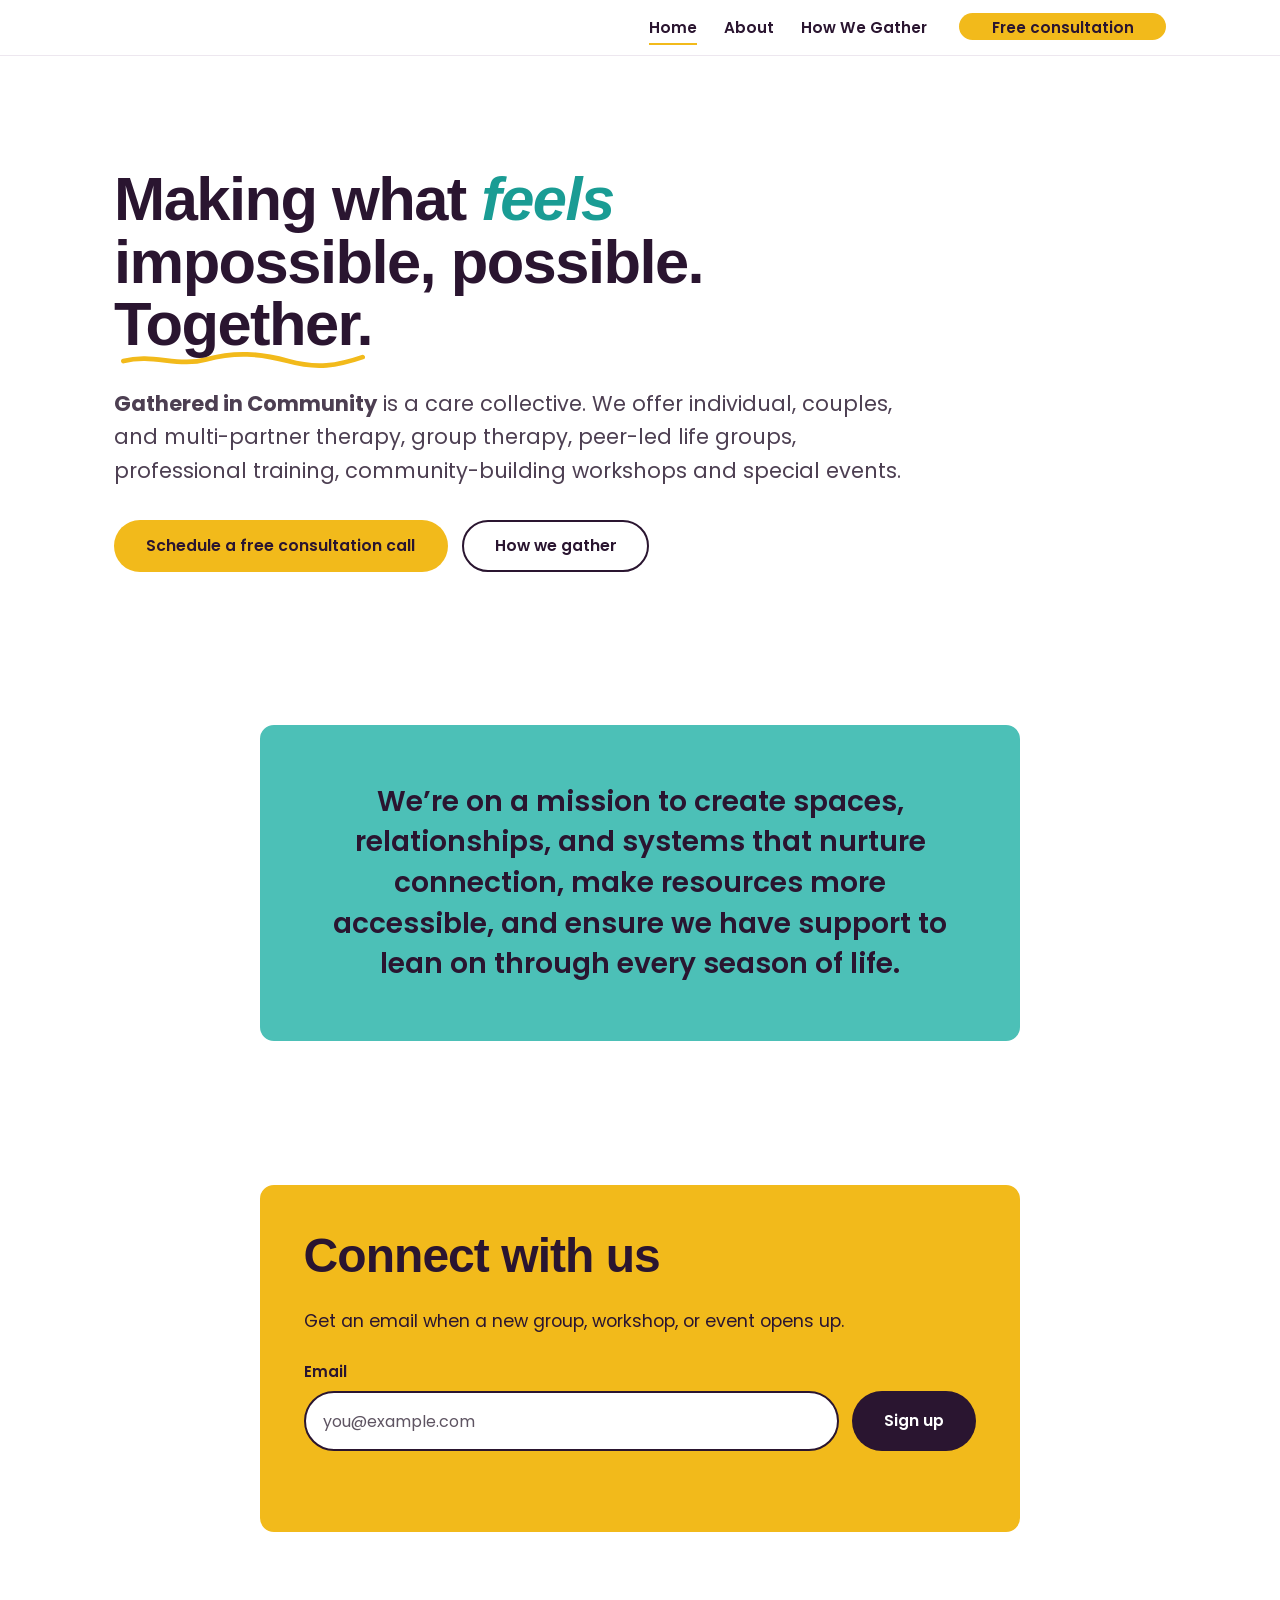
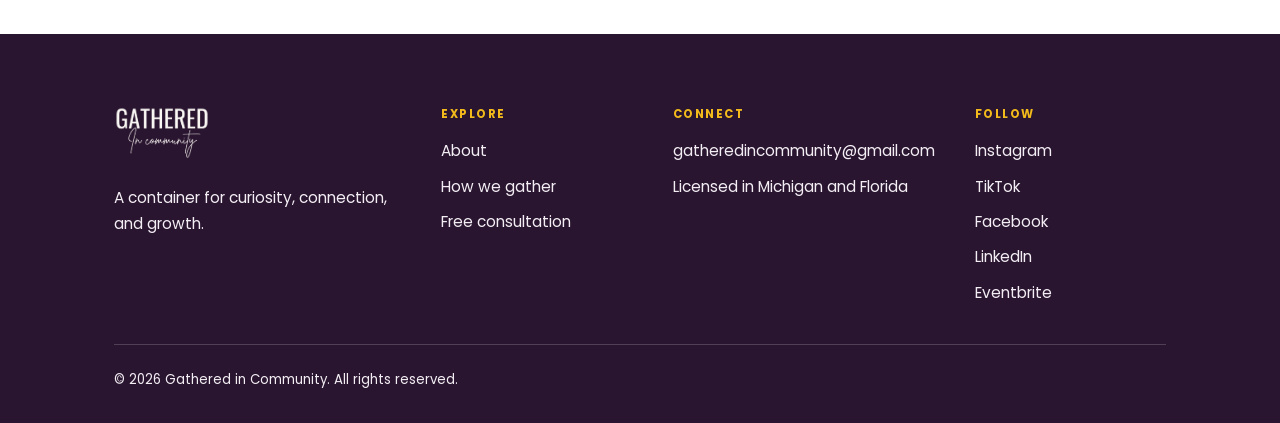
==== commit 3cea45ad: "Add files via upload" ====
--- a/index.html
+++ b/index.html
@@ -4,7 +4,7 @@
   <meta charset="UTF-8" />
   <meta name="viewport" content="width=device-width, initial-scale=1.0" />
   <title>Gathered in Community | Relational therapy, groups, and community</title>
-  <meta name="description" content="Gathered in Community is a community-centered care collective, offering individual, couples, multi-partner, and group therapy, peer-led life groups, professional training, and community-building workshops." />
+  <meta name="description" content="Gathered in Community is a care collective, offering individual, couples, multi-partner, and group therapy, peer-led life groups, professional training, and community-building workshops." />
   <link rel="canonical" href="https://www.gatheredincommunity.com/" />
   <link rel="icon" href="assets/favicon.png" type="image/png" />
   <link rel="preconnect" href="https://fonts.googleapis.com" />
@@ -13,6 +13,7 @@
   <link rel="stylesheet" href="styles.css" />
 </head>
 <body>
+  <a class="skip-link" href="#main">Skip to main content</a>
 
   <header class="nav">
     <div class="container nav__inner">
@@ -30,13 +31,13 @@
     </div>
   </header>
 
-  <main>
+  <main id="main">
     <!-- HERO -->
     <section class="hero">
       <div class="container hero__grid">
         <div class="hero__content">
         <h1 class="display">Making what <em>feels</em> impossible, possible. <span class="underline">Together.</span></h1>
-        <p class="lead hero__lead"><strong>Gathered in Community</strong> is a community-centered care collective. We offer individual, couples, and multi-partner therapy, group therapy, peer-led life groups, professional training, community-building workshops and special events.</p>
+        <p class="lead hero__lead"><strong>Gathered in Community</strong> is a care collective. We offer individual, couples, and multi-partner therapy, group therapy, peer-led life groups, professional training, community-building workshops and special events.</p>
         <div class="btn-row">
           <a class="btn btn--primary" href="book.html">Schedule a free consultation call</a>
           <a class="btn btn--outline" href="offerings.html">How we gather</a>
@@ -46,7 +47,7 @@
     </section>
 
     <!-- WHY -->
-    <section class="section section--yellow-solid">
+    <section class="section section--yellow-solid fill-teal">
       <div class="container narrow center">
 
         <p class="mission">We&rsquo;re on a mission to create spaces, relationships, and systems that nurture connection, make resources more accessible, and ensure we have support to lean on through every season of life.</p>
@@ -55,16 +56,17 @@
 
     <!-- STAY CONNECTED -->
     <section class="section">
-      <div class="container narrow">
+      <div class="container narrow narrow--box">
         <div class="signup">
-          <h2>Stay connected with us</h2>
+          <h2>Connect with us</h2>
           <p class="text-muted" style="margin-top:.6rem;">Get an email when a new group, workshop, or event opens up.</p>
-          <!-- SETUP: point this form at your email provider (Mailchimp, Flodesk, ConvertKit).
-               Replace the action URL with the one your provider gives you. -->
-          <form class="signup__form" action="REPLACE_WITH_YOUR_EMAIL_SIGNUP_URL" method="post">
-            <input type="email" name="email" aria-label="Your email address" placeholder="Your email address" required />
+          <!-- SETUP: paste the Google Apps Script web app URL into data-endpoint (see signup-to-sheet.gs) -->
+          <label class="signup__label" for="signup-email">Email</label>
+          <form class="signup__form" id="signup-form" data-endpoint="PASTE_APPS_SCRIPT_WEB_APP_URL" novalidate>
+            <input type="email" id="signup-email" name="email" autocomplete="email" placeholder="you@example.com" required />
             <button class="btn btn--primary" type="submit">Sign up</button>
           </form>
+          <p class="signup__status" id="signup-status" role="status" aria-live="polite"></p>
         </div>
       </div>
     </section>
@@ -75,12 +77,12 @@
       <div class="footer__grid">
         <div class="footer__brand">
           <a class="brand" href="index.html" aria-label="Gathered in Community, home">
-            <img class="brand__logo" src="assets/wordmark-dark.png" alt="Gathered in Community" />
+            <img class="brand__logo" src="assets/wordmark-light.png" alt="Gathered in Community" />
           </a>
           <p>A container for curiosity, connection, and growth.</p>
         </div>
         <div>
-          <h4>Explore</h4>
+          <h2 class="footer__heading">Explore</h2>
           <ul>
             <li><a href="about.html">About</a></li>
             <li><a href="offerings.html">How we gather</a></li>
@@ -88,14 +90,14 @@
           </ul>
         </div>
         <div>
-          <h4>Connect</h4>
+          <h2 class="footer__heading">Connect</h2>
           <ul>
             <li><a href="mailto:gatheredincommunity@gmail.com">gatheredincommunity@gmail.com</a></li>
             <li>Licensed in Michigan and Florida</li>
           </ul>
         </div>
         <div>
-          <h4>Follow</h4>
+          <h2 class="footer__heading">Follow</h2>
           <ul>
             <li><a href="https://www.instagram.com/gathered_in_community/" target="_blank" rel="noopener">Instagram</a></li>
             <li><a href="https://www.tiktok.com/@gatheredincommunity" target="_blank" rel="noopener">TikTok</a></li>
--- a/styles.css
+++ b/styles.css
@@ -382,9 +382,7 @@
 .section--teal .btn--primary:hover { background: var(--yellow); color: var(--ink); }
 
 /* ---------- Values: 4 then 3 on wide screens ---------- */
-.grid--values { grid-template-columns: repeat(12, minmax(0, 1fr)); }
-.grid--values > * { grid-column: span 3; }
-.grid--values > :nth-child(n+5) { grid-column: span 4; }
+
 @media (max-width: 1000px) {
   .grid--values { grid-template-columns: repeat(2, minmax(0, 1fr)); }
   .grid--values > *, .grid--values > :nth-child(n+5) { grid-column: auto; }
@@ -392,3 +390,109 @@
 @media (max-width: 640px) {
   .grid--values { grid-template-columns: 1fr; }
 }
+
+
+/* =========================================================
+   Theme: mustard, teal and dark plum on white, clean line borders
+   ========================================================= */
+:root {
+  --ink: #2A1530;          /* dark plum: headings, text, footer */
+  --mustard: #F2BA1B;      /* main color: buttons, signup box */
+  --teal-fill: #4CC0B7;    /* second color: boxes and outlines */
+  --teal-text: #1A9C94;    /* teal for large text on white */
+  --mustard-text: #7E6110; /* small accent text on white */
+  --teal: var(--mustard); --teal-dark: #D9A410; --teal-ink: var(--mustard-text);
+  --yellow: var(--teal-fill); --orange: var(--mustard); --orange-ink: var(--mustard-text); --orange-deep: var(--mustard);
+  --line: #EDE7EF; --muted: #4D3F52;
+  --teal-soft: #FBF3DC; --yellow-soft: #E6F4F3; --peach-soft: #FBF3DC; --orange-soft: #FBF3DC;
+  --box-width: 760px;
+}
+body { color: var(--ink); }
+h1, h2 { font-weight: 800; letter-spacing: -.02em; color: var(--ink); }
+a { color: var(--mustard-text); }
+
+/* Keyboard focus: a dark plum ring that shows on white and on mustard */
+:focus-visible { outline: 3px solid var(--ink); outline-offset: 3px; }
+.footer :focus-visible { outline-color: var(--mustard); }
+
+/* Skip link for keyboard and screen reader users */
+.skip-link { position: absolute; left: 1rem; top: -100px; z-index: 100; background: var(--ink); color: #fff; padding: .7rem 1.1rem; border-radius: 10px; font-weight: 600; text-decoration: none; }
+.skip-link:focus { top: 1rem; color: #fff; }
+
+/* Hero */
+.hero h1.display { font-weight: 800; line-height: 1.02; letter-spacing: -.025em; font-size: clamp(2.5rem,4.8vw,3.9rem); }
+.hero h1 em { color: var(--teal-text); font-style: italic; }
+.hero .underline { text-decoration: none; padding-bottom: .18em; background: url("data:image/svg+xml,%3Csvg%20xmlns%3D%22http%3A//www.w3.org/2000/svg%22%20viewBox%3D%220%200%20300%2024%22%3E%3Cpath%20d%3D%22M4%2C14%20C40%2C4%2070%2C22%20105%2C12%20S170%2C4%20205%2C14%20S265%2C20%20296%2C9%22%20fill%3D%22none%22%20stroke%3D%22%23F2BA1B%22%20stroke-width%3D%226%22%20stroke-linecap%3D%22round%22/%3E%3C/svg%3E") left bottom/100% .32em no-repeat; }
+.hero__content { max-width: 600px; }
+.hero--compact .hero__grid { padding-bottom: clamp(.5rem,2vw,1.2rem); }
+.hero--compact + .section { padding-top: clamp(1rem,3vw,2rem); }
+
+/* Buttons */
+.btn--primary, .nav__cta a.btn, .section--teal .btn--primary { background: var(--mustard); color: var(--ink); }
+.btn--primary:hover, .nav__cta a.btn:hover, .section--teal .btn--primary:hover { background: var(--ink); color: #fff; }
+.btn--outline { color: var(--ink); border-color: var(--ink); }
+.btn--outline:hover { background: var(--ink); color: #fff; }
+.nav__links a.is-active { color: var(--ink); border-bottom-color: var(--mustard); }
+.nav__links a:hover { color: var(--teal-text); }
+
+/* Boxed sections: white page, one box per section, all the same width */
+.section--yellow-solid, .section--orange-solid, .section--teal { background: #fff; color: var(--ink); padding-block: clamp(1.5rem,4vw,2.6rem); }
+.section--yellow-solid > .container, .section--orange-solid > .container, .section--teal > .container {
+  box-sizing: border-box; max-width: var(--box-width); border: 2px solid var(--teal-fill); border-radius: var(--radius); padding: clamp(1.8rem,5vw,3.4rem);
+}
+.section--yellow-solid h1, .section--yellow-solid h2, .section--yellow-solid h3,
+.section--orange-solid h1, .section--orange-solid h2, .section--orange-solid h3,
+.section--orange-solid .lead, .section--orange-solid .facts dt, .section--orange-solid .facts dd { color: var(--ink); }
+.section--yellow-solid .eyebrow, .section--orange-solid .eyebrow, .section--teal .eyebrow { color: var(--ink); }
+.section--yellow-solid .btn--outline, .section--orange-solid .btn--outline { color: var(--ink); border-color: var(--ink); background: transparent; }
+.section--yellow-solid .btn--outline:hover, .section--orange-solid .btn--outline:hover { background: var(--ink); color: #fff; }
+.mission { font-weight: 600; color: var(--ink); }
+.offering, .section--orange-solid .offering { border-left: 0; padding-left: 0; }
+
+/* Solid color boxes */
+.fill-teal > .container { background: var(--teal-fill); border-color: var(--teal-fill); }
+.fill-mustard > .container { background: var(--mustard); border-color: var(--mustard); }
+.fill-teal .facts div, .fill-mustard .facts div { border-bottom-color: rgba(42,21,48,.25); }
+.fill-teal .facts div:last-child, .fill-mustard .facts div:last-child { border-bottom: 0; }
+
+/* Email signup */
+.signup { box-sizing: border-box; max-width: var(--box-width); margin-inline: auto; background: var(--mustard); border: 2px solid var(--mustard); }
+.signup h2, .signup p { color: var(--ink); }
+.signup__label { display: block; font-weight: 600; font-size: .95rem; margin: 1.4rem 0 .45rem; }
+.signup__form { margin-top: 0; }
+.signup__form input { min-width: 0; width: 100%; }
+.signup__form input::placeholder { color: #5E5462; }
+.signup .btn--primary { background: var(--ink); color: #fff; }
+.signup .btn--primary:hover { background: #fff; color: var(--ink); }
+.signup__status { margin: .8rem 0 0; font-weight: 600; min-height: 1.4em; }
+
+/* Booking */
+.booking { box-sizing: border-box; max-width: var(--box-width); margin-inline: auto; border: 2px solid var(--mustard); }
+
+/* Cards and values: equal widths, four then three centered */
+.card { border: 2px solid var(--mustard); }
+.card::before { display: none; }
+.grid--values { display: flex; flex-wrap: wrap; justify-content: center; --gap: 1.5rem; gap: var(--gap); }
+.grid--values > * { flex: 0 0 calc((100% - 3 * var(--gap, 1.4rem)) / 4); box-sizing: border-box; }
+.grid--values .card:nth-child(3n+1) { border-color: var(--mustard); }
+.grid--values .card:nth-child(3n+2) { border-color: var(--teal-fill); }
+.grid--values .card:nth-child(3n) { border-color: var(--ink); }
+.grid--values .card h3 { color: var(--ink); }
+@media (max-width: 900px) { .grid--values > * { flex-basis: calc((100% - var(--gap, 1.4rem)) / 2); } }
+@media (max-width: 560px) { .grid--values > * { flex-basis: 100%; } }
+
+/* FAQ */
+.faq details { border-color: var(--line); }
+.faq summary::after { color: var(--teal-text); }
+
+/* Footer: dark plum band */
+.footer { background: var(--ink); color: #F3EEF4; border-top: 0; }
+.footer a, .footer p, .footer li, .footer__brand p, .footer__bottom { color: #F3EEF4; }
+.footer__heading { font-family: var(--font-display); text-transform: uppercase; letter-spacing: .13em; font-size: .72rem; font-weight: 700; color: var(--mustard); margin: 0 0 1rem; line-height: 1.4; }
+.footer__grid { border-bottom-color: rgba(255,255,255,.18); }
+
+@media (max-width: 900px) {
+  .section--yellow-solid > .container, .section--orange-solid > .container { margin-inline: 1.25rem; width: auto; }
+}
+.narrow--box { max-width: calc(var(--box-width) + 2 * clamp(1.25rem, 5vw, 4rem)); }
+.booking { width: 100%; }
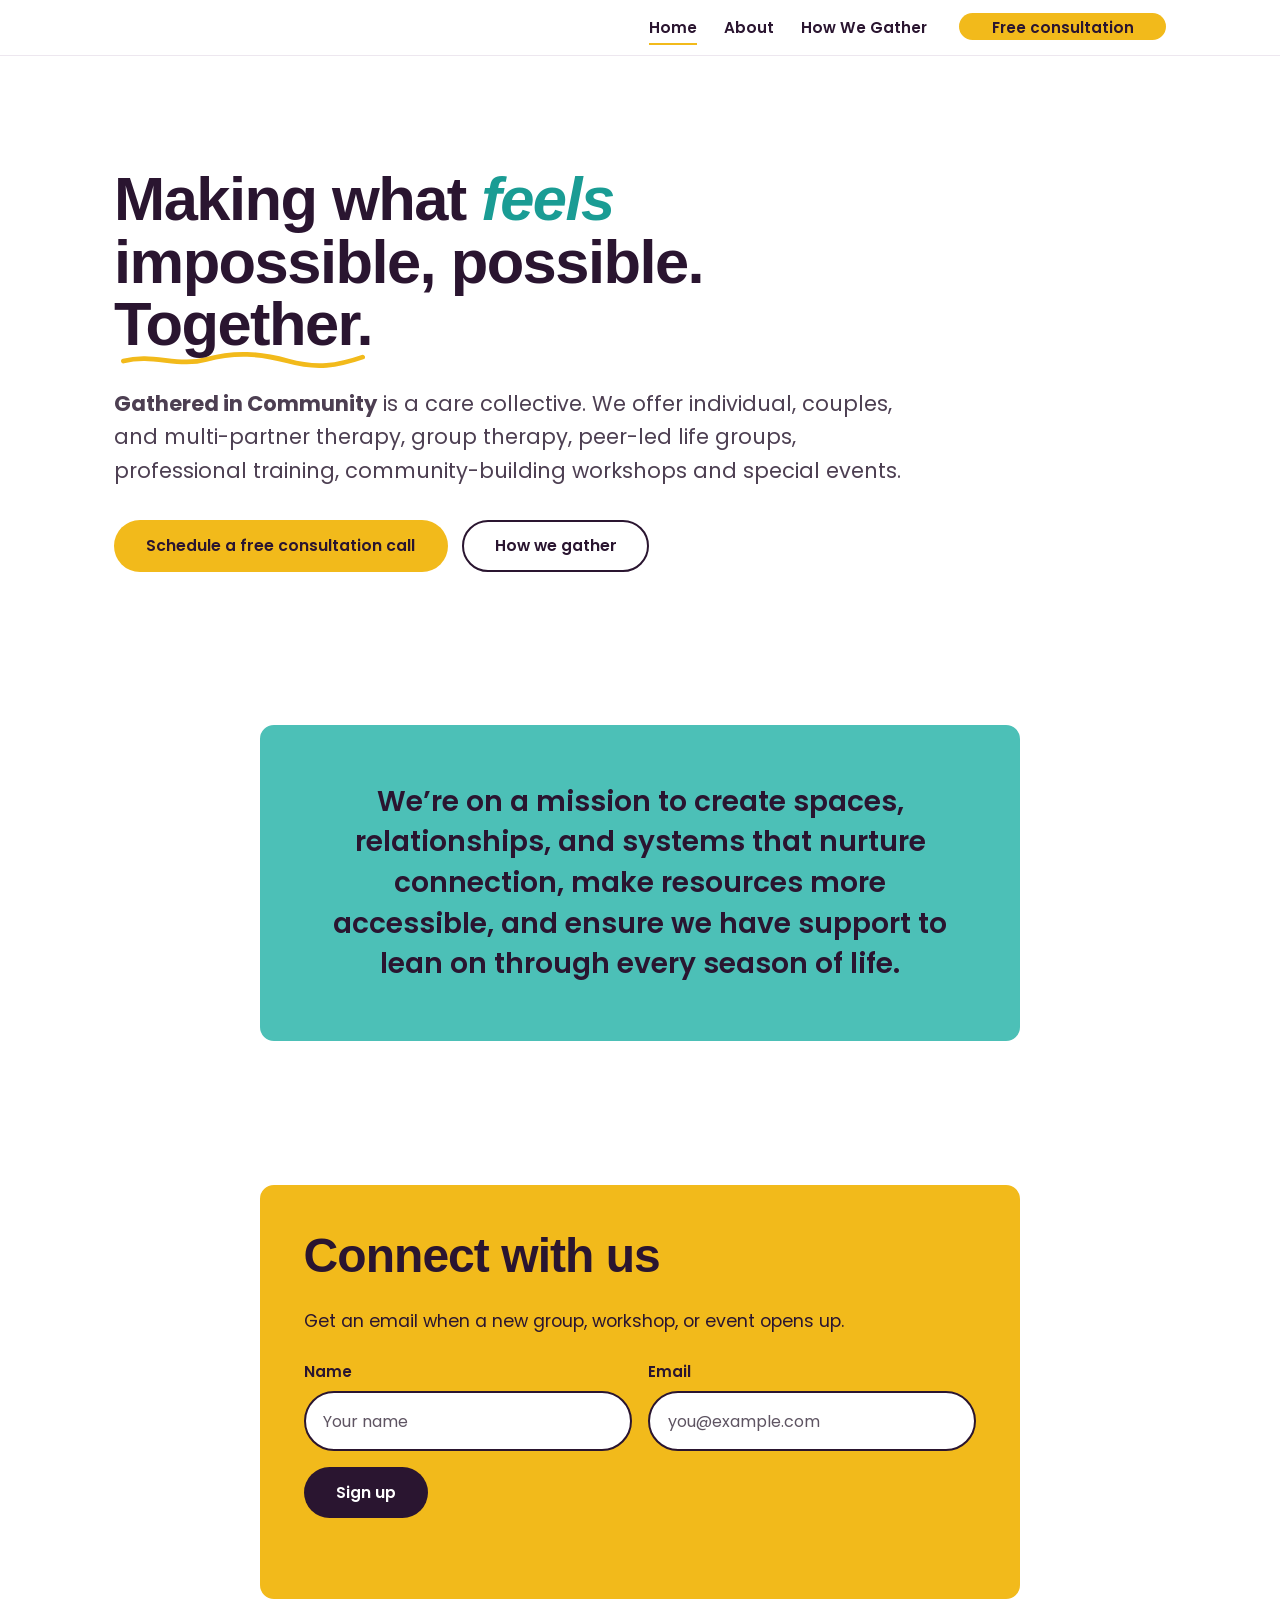
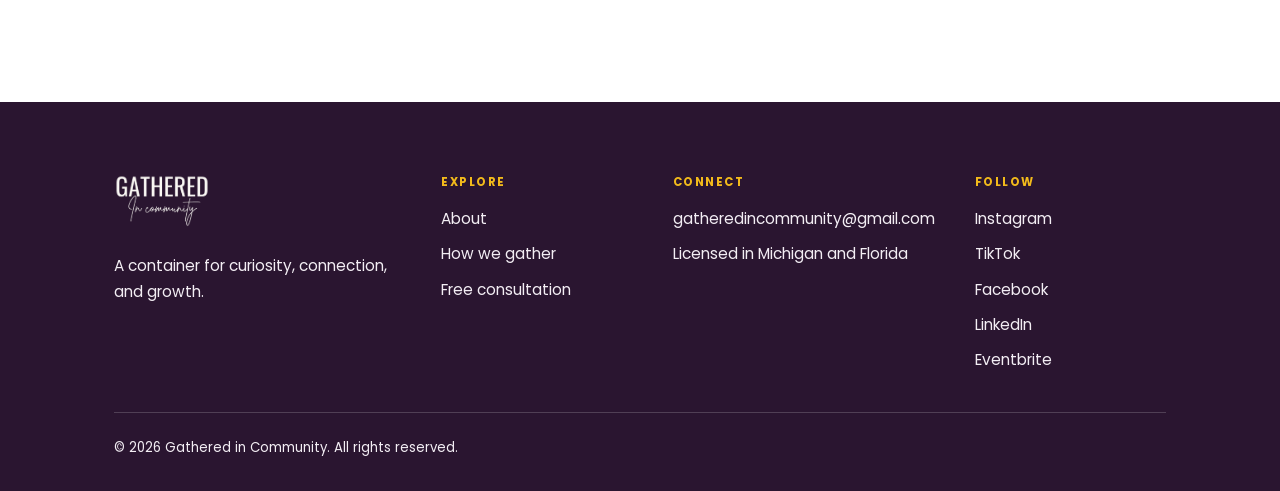
==== commit fe9322a3: "Add files via upload" ====
--- a/index.html
+++ b/index.html
@@ -22,10 +22,10 @@
       </button>
       <nav aria-label="Primary">
         <ul class="nav__links" id="nav-links">
-          <li><a href="index.html" class="is-active">Home</a></li>
-          <li><a href="about.html">About</a></li>
-          <li><a href="offerings.html">How We Gather</a></li>
-          <li class="nav__cta"><a class="btn btn--primary" href="book.html">Free consultation</a></li>
+          <li><a href="./" class="is-active">Home</a></li>
+          <li><a href="about">About</a></li>
+          <li><a href="offerings">How We Gather</a></li>
+          <li class="nav__cta"><a class="btn btn--primary" href="book">Free consultation</a></li>
         </ul>
       </nav>
     </div>
@@ -39,8 +39,8 @@
         <h1 class="display">Making what <em>feels</em> impossible, possible. <span class="underline">Together.</span></h1>
         <p class="lead hero__lead"><strong>Gathered in Community</strong> is a care collective. We offer individual, couples, and multi-partner therapy, group therapy, peer-led life groups, professional training, community-building workshops and special events.</p>
         <div class="btn-row">
-          <a class="btn btn--primary" href="book.html">Schedule a free consultation call</a>
-          <a class="btn btn--outline" href="offerings.html">How we gather</a>
+          <a class="btn btn--primary" href="book">Schedule a free consultation call</a>
+          <a class="btn btn--outline" href="offerings">How we gather</a>
         </div>
         </div>
       </div>
@@ -60,10 +60,16 @@
         <div class="signup">
           <h2>Connect with us</h2>
           <p class="text-muted" style="margin-top:.6rem;">Get an email when a new group, workshop, or event opens up.</p>
-          <!-- SETUP: paste the Google Apps Script web app URL into data-endpoint (see signup-to-sheet.gs) -->
-          <label class="signup__label" for="signup-email">Email</label>
-          <form class="signup__form" id="signup-form" data-endpoint="PASTE_APPS_SCRIPT_WEB_APP_URL" novalidate>
-            <input type="email" id="signup-email" name="email" autocomplete="email" placeholder="you@example.com" required />
+          <!-- Sends signups to the Google Sheet through the Apps Script web app (see signup-to-sheet.gs) -->
+          <form class="signup__form signup__form--stacked" id="signup-form" data-endpoint="https://script.google.com/macros/s/AKfycbx4OmwwGQGiG8Gp2SMv_n3KQyb5qOxJfQc5vRGE7gTCJFfrTUj-lZuYNwSduq81YqG2/exec" novalidate>
+            <div class="signup__field">
+              <label class="signup__label" for="signup-name">Name</label>
+              <input type="text" id="signup-name" name="name" autocomplete="name" placeholder="Your name" required />
+            </div>
+            <div class="signup__field">
+              <label class="signup__label" for="signup-email">Email</label>
+              <input type="email" id="signup-email" name="email" autocomplete="email" placeholder="you@example.com" required />
+            </div>
             <button class="btn btn--primary" type="submit">Sign up</button>
           </form>
           <p class="signup__status" id="signup-status" role="status" aria-live="polite"></p>
@@ -76,7 +82,7 @@
     <div class="container">
       <div class="footer__grid">
         <div class="footer__brand">
-          <a class="brand" href="index.html" aria-label="Gathered in Community, home">
+          <a class="brand" href="./" aria-label="Gathered in Community, home">
             <img class="brand__logo" src="assets/wordmark-light.png" alt="Gathered in Community" />
           </a>
           <p>A container for curiosity, connection, and growth.</p>
@@ -84,9 +90,9 @@
         <div>
           <h2 class="footer__heading">Explore</h2>
           <ul>
-            <li><a href="about.html">About</a></li>
-            <li><a href="offerings.html">How we gather</a></li>
-            <li><a href="book.html">Free consultation</a></li>
+            <li><a href="about">About</a></li>
+            <li><a href="offerings">How we gather</a></li>
+            <li><a href="book">Free consultation</a></li>
           </ul>
         </div>
         <div>
--- a/styles.css
+++ b/styles.css
@@ -496,3 +496,8 @@
 }
 .narrow--box { max-width: calc(var(--box-width) + 2 * clamp(1.25rem, 5vw, 4rem)); }
 .booking { width: 100%; }
+/* Signup with name and email: two fields side by side, button below */
+.signup__form--stacked { display: grid; grid-template-columns: 1fr 1fr; gap: 1rem; margin-top: 1.4rem; align-items: end; }
+.signup__form--stacked .signup__label { margin: 0 0 .45rem; }
+.signup__form--stacked .btn { justify-self: start; }
+@media (max-width: 600px) { .signup__form--stacked { grid-template-columns: 1fr; } }
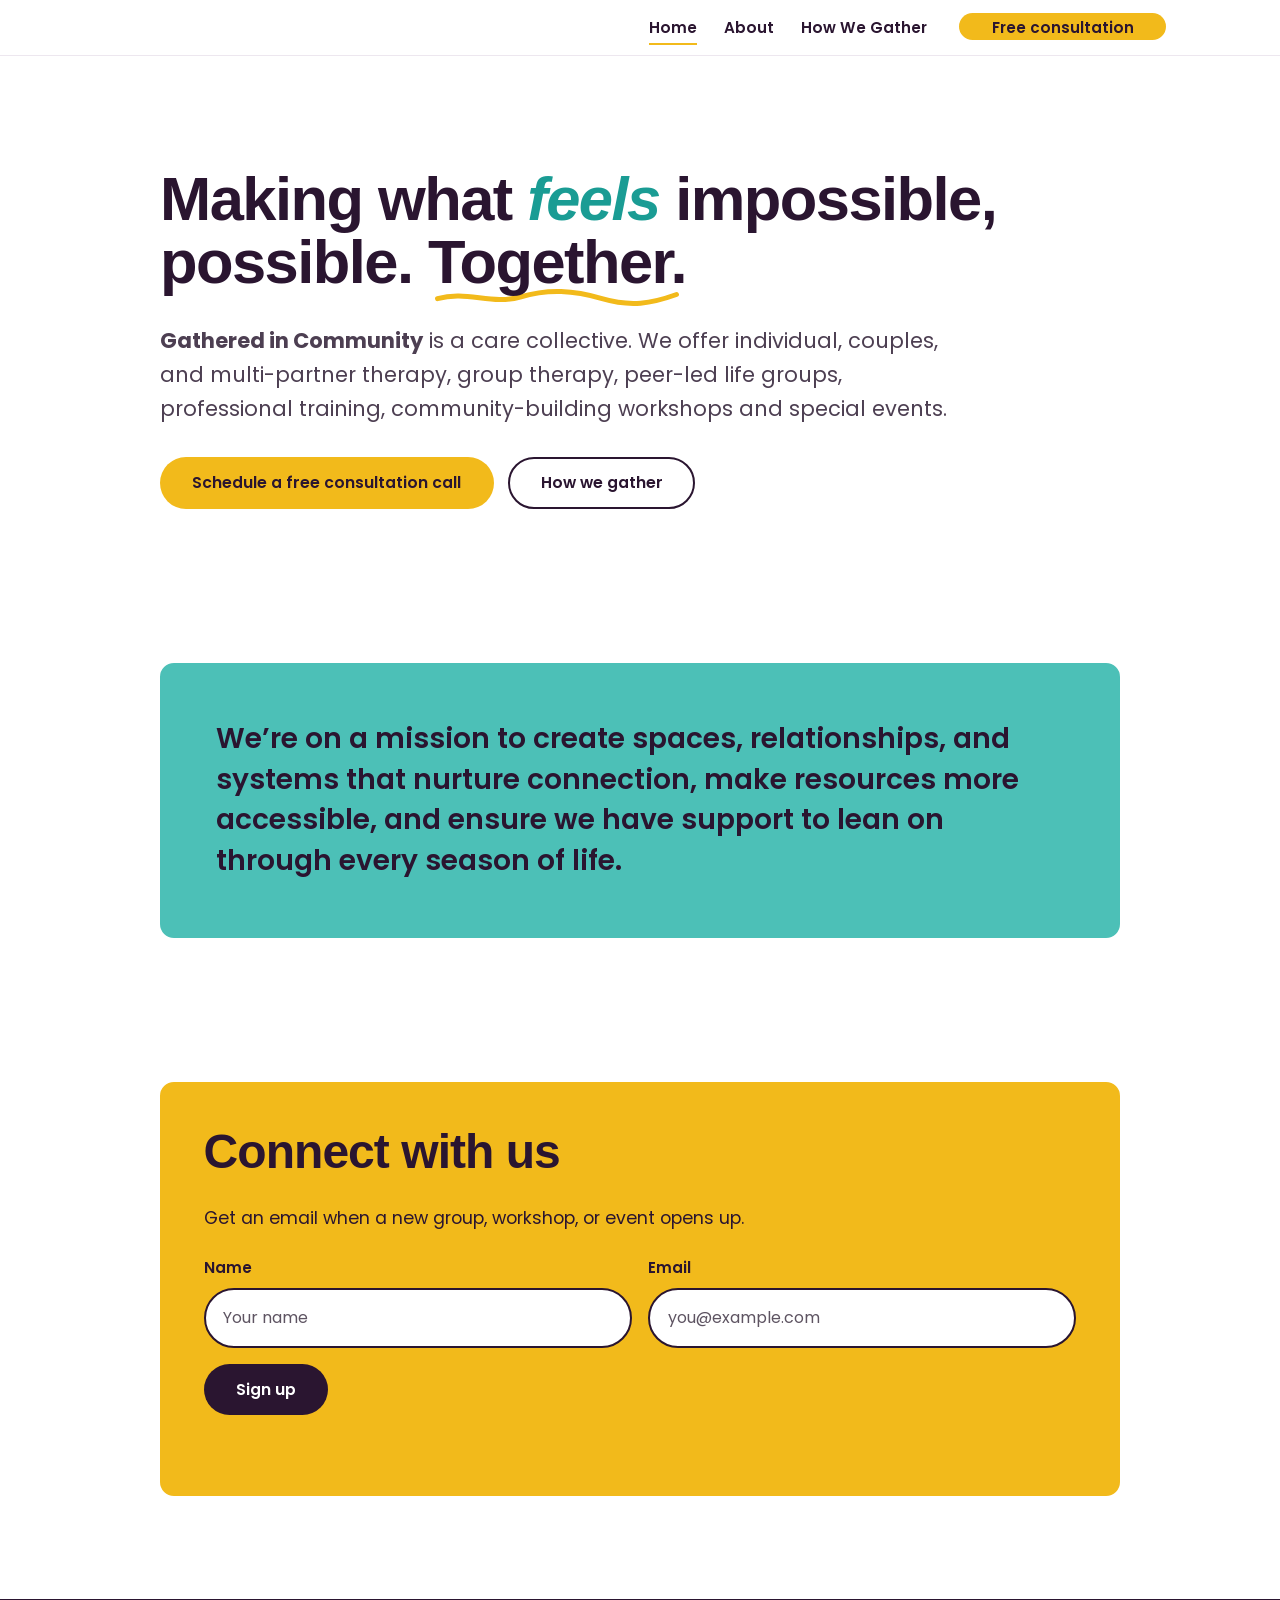
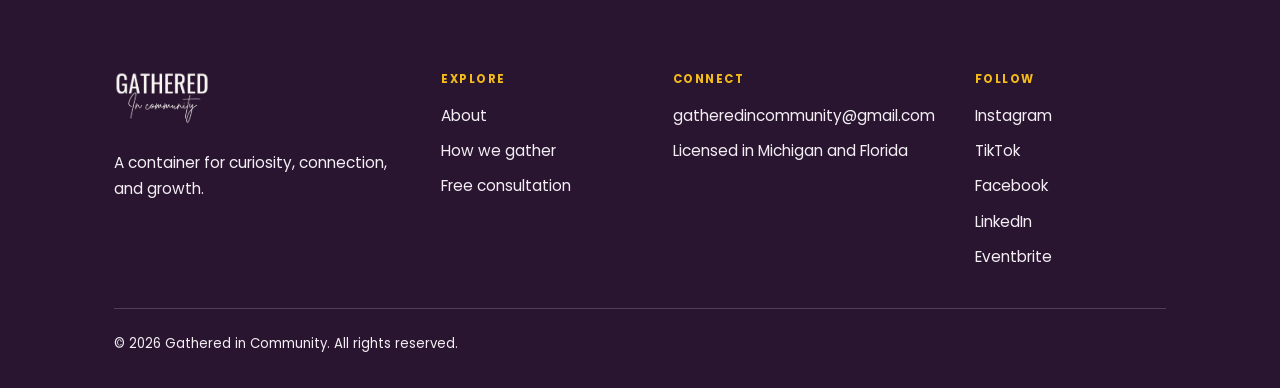
==== commit d9a72635: "Add files via upload" ====
--- a/index.html
+++ b/index.html
@@ -33,8 +33,8 @@
 
   <main id="main">
     <!-- HERO -->
-    <section class="hero">
-      <div class="container hero__grid">
+    <section class="hero hero--home">
+      <div class="container narrow--box hero__grid">
         <div class="hero__content">
         <h1 class="display">Making what <em>feels</em> impossible, possible. <span class="underline">Together.</span></h1>
         <p class="lead hero__lead"><strong>Gathered in Community</strong> is a care collective. We offer individual, couples, and multi-partner therapy, group therapy, peer-led life groups, professional training, community-building workshops and special events.</p>
--- a/styles.css
+++ b/styles.css
@@ -405,7 +405,7 @@
   --yellow: var(--teal-fill); --orange: var(--mustard); --orange-ink: var(--mustard-text); --orange-deep: var(--mustard);
   --line: #EDE7EF; --muted: #4D3F52;
   --teal-soft: #FBF3DC; --yellow-soft: #E6F4F3; --peach-soft: #FBF3DC; --orange-soft: #FBF3DC;
-  --box-width: 760px;
+  --box-width: 960px;
 }
 body { color: var(--ink); }
 h1, h2 { font-weight: 800; letter-spacing: -.02em; color: var(--ink); }
@@ -501,3 +501,12 @@
 .signup__form--stacked .signup__label { margin: 0 0 .45rem; }
 .signup__form--stacked .btn { justify-self: start; }
 @media (max-width: 600px) { .signup__form--stacked { grid-template-columns: 1fr; } }
+/* Home page: the hero lines up with the boxes below, all one width */
+.hero--home .hero__grid { display: block; }
+.hero--home .hero__content { max-width: none; }
+/* keep long lines comfortable to read inside the wider boxes */
+.mission { max-width: none; margin-inline: 0; }
+.fill-teal .container.center, .section--yellow-solid .container.center { text-align: left; }
+.signup > p { max-width: 60ch; }
+.hero--home .hero__lead { max-width: 62ch; }
+.section--orange-solid .offering p, .section--orange-solid .offering ul { max-width: 70ch; }
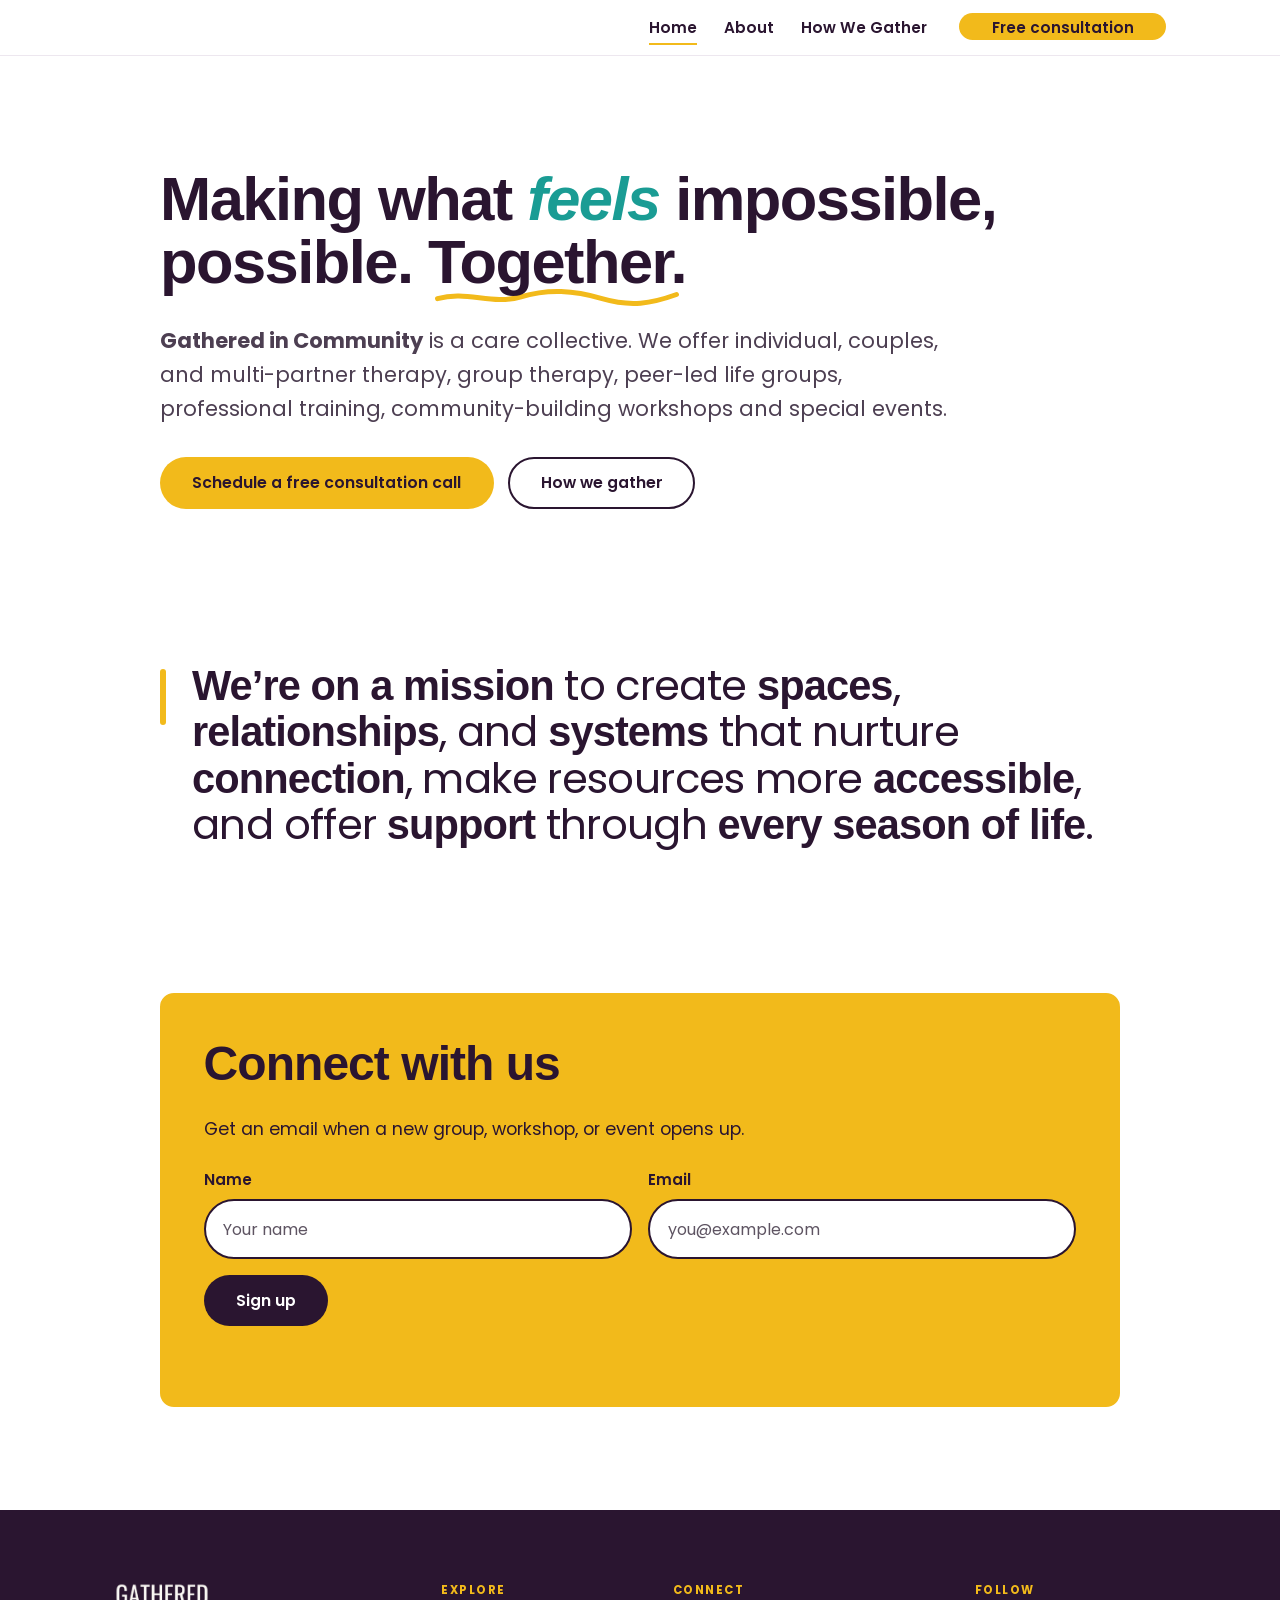
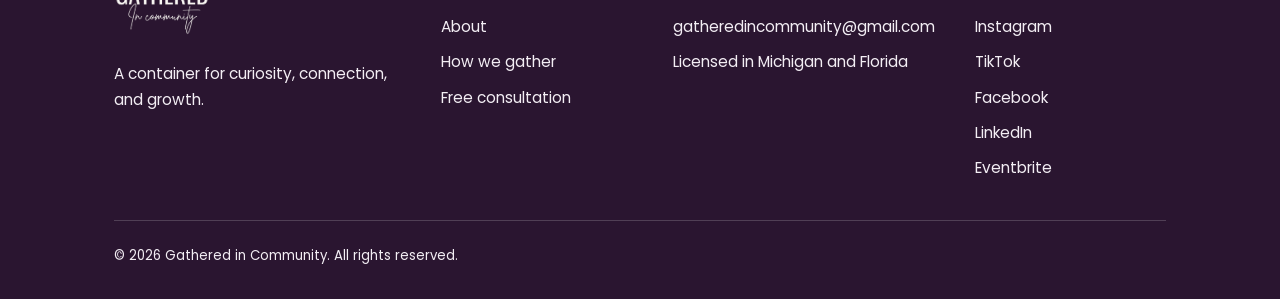
==== commit 1de8c999: "Add files via upload" ====
--- a/index.html
+++ b/index.html
@@ -50,7 +50,7 @@
     <section class="section section--yellow-solid fill-teal">
       <div class="container narrow center">
 
-        <p class="mission">We&rsquo;re on a mission to create spaces, relationships, and systems that nurture connection, make resources more accessible, and ensure we have support to lean on through every season of life.</p>
+        <p class="mission"><strong>We&rsquo;re on a mission</strong> to create <strong>spaces</strong>, <strong>relationships</strong>, and <strong>systems</strong> that nurture <strong>connection</strong>, make resources more <strong>accessible</strong>, and offer <strong>support</strong> through <strong>every season of life</strong>.</p>
       </div>
     </section>
 
--- a/styles.css
+++ b/styles.css
@@ -510,3 +510,84 @@
 .signup > p { max-width: 60ch; }
 .hero--home .hero__lead { max-width: 62ch; }
 .section--orange-solid .offering p, .section--orange-solid .offering ul { max-width: 70ch; }
+/* Home mission: no box, set like the hero headline */
+.fill-teal > .container { background: transparent; border: 0; border-radius: 0; padding-block: clamp(.5rem,2vw,1rem); }
+.fill-teal .mission { font-family: var(--font-display); font-weight: 800; font-size: clamp(1.7rem,3.3vw,2.6rem); line-height: 1.12; letter-spacing: -.022em; color: var(--ink); }
+.fill-teal .mission em { color: var(--teal-text); font-style: italic; }
+@media (max-width: 900px) { .fill-teal > .container { margin-inline: auto; padding-inline: clamp(1.25rem,5vw,4rem); } }
+.fill-teal > .container { padding-inline: 0; }
+@media (max-width: 900px) { .fill-teal > .container { margin-inline: 1.25rem; } }
+/* Mission: plum headline text inside a teal outline */
+.fill-teal > .container { border: 2px solid var(--teal-fill); border-radius: var(--radius); padding: clamp(1.8rem,5vw,3.4rem); }
+@media (max-width: 900px) { .fill-teal > .container { margin-inline: 1.25rem; } }
+/* Mission: dark plum box with a teal outline, white headline text */
+.fill-teal > .container { background: var(--ink); border: 3px solid var(--teal-fill); }
+.fill-teal .mission { color: #FFFFFF; }
+/* Mission: plum box framed by a thin moving dashed line in mustard, teal and plum */
+.fill-teal > .container { position: relative; border: 0; }
+.dash-frame { position: absolute; inset: -10px; width: calc(100% + 20px); height: calc(100% + 20px); overflow: visible; pointer-events: none; }
+.dash { fill: none; stroke-width: 2.5; stroke-linecap: round; stroke-dasharray: 18 42; animation-duration: 3s; animation-timing-function: linear; animation-iteration-count: infinite; }
+.dash--1 { stroke: var(--mustard); stroke-dashoffset: 0; animation-name: dash-1; }
+.dash--2 { stroke: var(--teal-fill); stroke-dashoffset: -20; animation-name: dash-2; }
+.dash--3 { stroke: var(--ink); stroke-dashoffset: -40; animation-name: dash-3; }
+@keyframes dash-1 { from { stroke-dashoffset: 0; } to { stroke-dashoffset: -60; } }
+@keyframes dash-2 { from { stroke-dashoffset: -20; } to { stroke-dashoffset: -80; } }
+@keyframes dash-3 { from { stroke-dashoffset: -40; } to { stroke-dashoffset: -100; } }
+@media (prefers-reduced-motion: reduce) { .dash { animation: none; } }
+/* Mission: no fill, just the moving dashed outline */
+.fill-teal > .container { background: transparent; }
+.fill-teal .mission { color: var(--ink); }
+.dash-frame { inset: 0; width: 100%; height: 100%; }
+/* separate dashes with clear gaps, so the outline reads as broken lines, not a solid frame */
+.dash { stroke-dasharray: 18 72; animation-duration: 4s; }
+.dash--1 { stroke-dashoffset: 0; animation-name: dashgap-1; }
+.dash--2 { stroke-dashoffset: -30; animation-name: dashgap-2; }
+.dash--3 { stroke-dashoffset: -60; animation-name: dashgap-3; }
+@keyframes dashgap-1 { from { stroke-dashoffset: 0; } to { stroke-dashoffset: -90; } }
+@keyframes dashgap-2 { from { stroke-dashoffset: -30; } to { stroke-dashoffset: -120; } }
+@keyframes dashgap-3 { from { stroke-dashoffset: -60; } to { stroke-dashoffset: -150; } }
+/* three long lines, one per color, spaced apart and slowly travelling around the box */
+.dash { stroke-width: 3; stroke-dasharray: 72 228; animation-duration: 28s; animation-timing-function: linear; }
+.dash--1 { stroke-dashoffset: 0; animation-name: longline-1; }
+.dash--2 { stroke-dashoffset: -100; animation-name: longline-2; }
+.dash--3 { stroke-dashoffset: -200; animation-name: longline-3; }
+@keyframes longline-1 { from { stroke-dashoffset: 0; } to { stroke-dashoffset: -300; } }
+@keyframes longline-2 { from { stroke-dashoffset: -100; } to { stroke-dashoffset: -400; } }
+@keyframes longline-3 { from { stroke-dashoffset: -200; } to { stroke-dashoffset: -500; } }
+/* many long lines around the box (mustard, teal, plum repeating), spaced so they never touch, all drifting slowly */
+.dash { stroke-width: 3; stroke-dasharray: 22 78; animation-duration: 60s; animation-timing-function: linear; }
+.dash--1 { stroke-dashoffset: 0; animation-name: many-1; }
+.dash--2 { stroke-dashoffset: -33.33; animation-name: many-2; }
+.dash--3 { stroke-dashoffset: -66.67; animation-name: many-3; }
+@keyframes many-1 { from { stroke-dashoffset: 0; } to { stroke-dashoffset: -300; } }
+@keyframes many-2 { from { stroke-dashoffset: -33.33; } to { stroke-dashoffset: -333.33; } }
+@keyframes many-3 { from { stroke-dashoffset: -66.67; } to { stroke-dashoffset: -366.67; } }
+
+/* each line paces slowly back and forth in its own spot, on its own timing */
+.dash { stroke-width: 3; stroke-dasharray: 22 278; animation-timing-function: ease-in-out; animation-iteration-count: infinite; animation-direction: alternate; }
+.dash-l0 { stroke: var(--mustard); stroke-dashoffset: -0.00; animation-name: pace-0; animation-duration: 11s; animation-delay: 0s; }
+@keyframes pace-0 { from { stroke-dashoffset: 4.00; } to { stroke-dashoffset: -4.00; } }
+.dash-l1 { stroke: var(--teal-fill); stroke-dashoffset: -33.33; animation-name: pace-1; animation-duration: 14s; animation-delay: -4s; }
+@keyframes pace-1 { from { stroke-dashoffset: -29.83; } to { stroke-dashoffset: -36.83; } }
+.dash-l2 { stroke: var(--ink); stroke-dashoffset: -66.67; animation-name: pace-2; animation-duration: 9.5s; animation-delay: -7s; }
+@keyframes pace-2 { from { stroke-dashoffset: -62.67; } to { stroke-dashoffset: -70.67; } }
+.dash-l3 { stroke: var(--mustard); stroke-dashoffset: -100.00; animation-name: pace-3; animation-duration: 13s; animation-delay: -2s; }
+@keyframes pace-3 { from { stroke-dashoffset: -97.00; } to { stroke-dashoffset: -103.00; } }
+.dash-l4 { stroke: var(--teal-fill); stroke-dashoffset: -133.33; animation-name: pace-4; animation-duration: 10.5s; animation-delay: -9s; }
+@keyframes pace-4 { from { stroke-dashoffset: -129.33; } to { stroke-dashoffset: -137.33; } }
+.dash-l5 { stroke: var(--ink); stroke-dashoffset: -166.67; animation-name: pace-5; animation-duration: 15s; animation-delay: -5s; }
+@keyframes pace-5 { from { stroke-dashoffset: -163.17; } to { stroke-dashoffset: -170.17; } }
+.dash-l6 { stroke: var(--mustard); stroke-dashoffset: -200.00; animation-name: pace-6; animation-duration: 12s; animation-delay: -1s; }
+@keyframes pace-6 { from { stroke-dashoffset: -197.00; } to { stroke-dashoffset: -203.00; } }
+.dash-l7 { stroke: var(--teal-fill); stroke-dashoffset: -233.33; animation-name: pace-7; animation-duration: 9s; animation-delay: -6s; }
+@keyframes pace-7 { from { stroke-dashoffset: -229.33; } to { stroke-dashoffset: -237.33; } }
+.dash-l8 { stroke: var(--ink); stroke-dashoffset: -266.67; animation-name: pace-8; animation-duration: 13.5s; animation-delay: -3s; }
+@keyframes pace-8 { from { stroke-dashoffset: -263.17; } to { stroke-dashoffset: -270.17; } }
+@media (prefers-reduced-motion: reduce) { .dash { animation: none; } }
+/* Mission: light words with the key words in bold */
+.fill-teal .mission { font-weight: 400; letter-spacing: -.015em; }
+.fill-teal .mission strong { font-weight: 800; letter-spacing: -.022em; }
+/* Mission: no frame, just a short mustard bar on the left */
+.dash-frame { display: none; }
+.fill-teal > .container { border: 0; border-radius: 0; padding: 0 0 0 clamp(1.4rem,3vw,2rem); position: relative; }
+.fill-teal > .container::before { content: ""; position: absolute; left: 0; top: .35em; width: 6px; height: 3.2em; border-radius: 3px; background: var(--mustard); }
